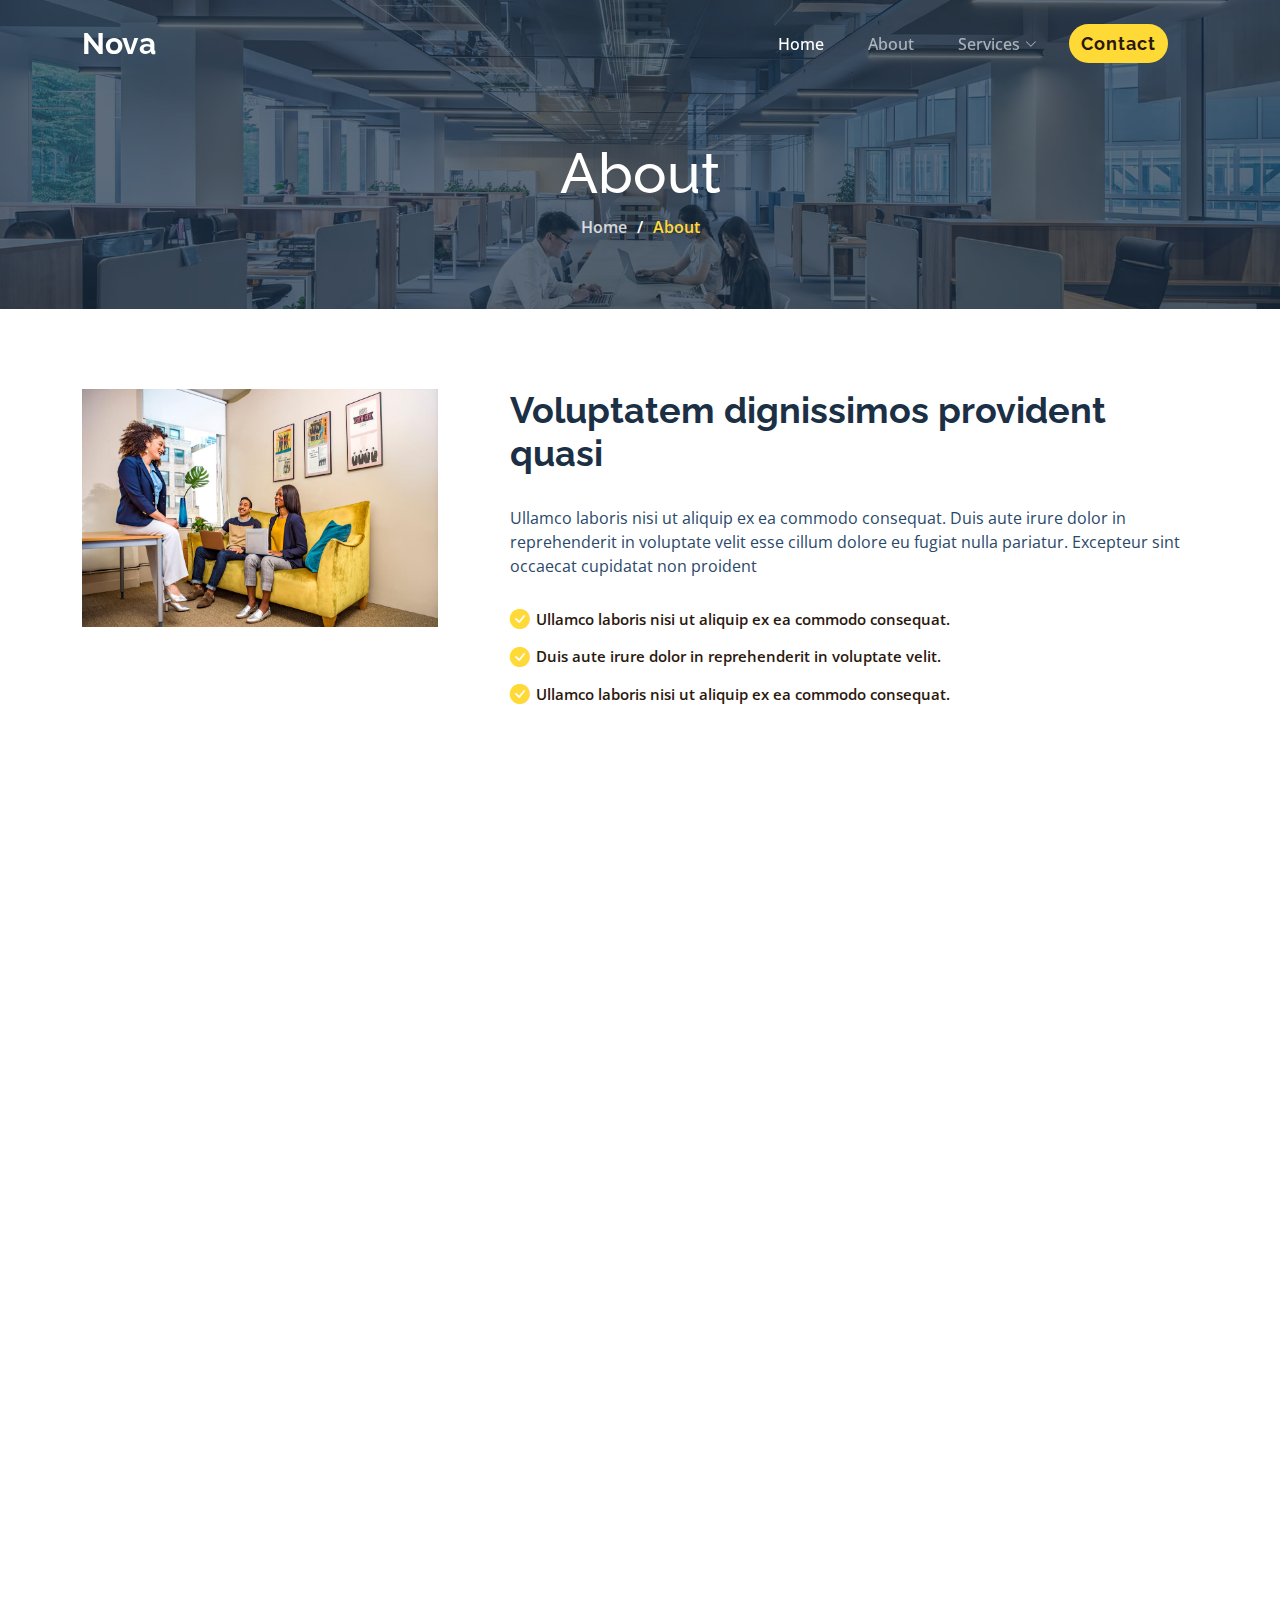
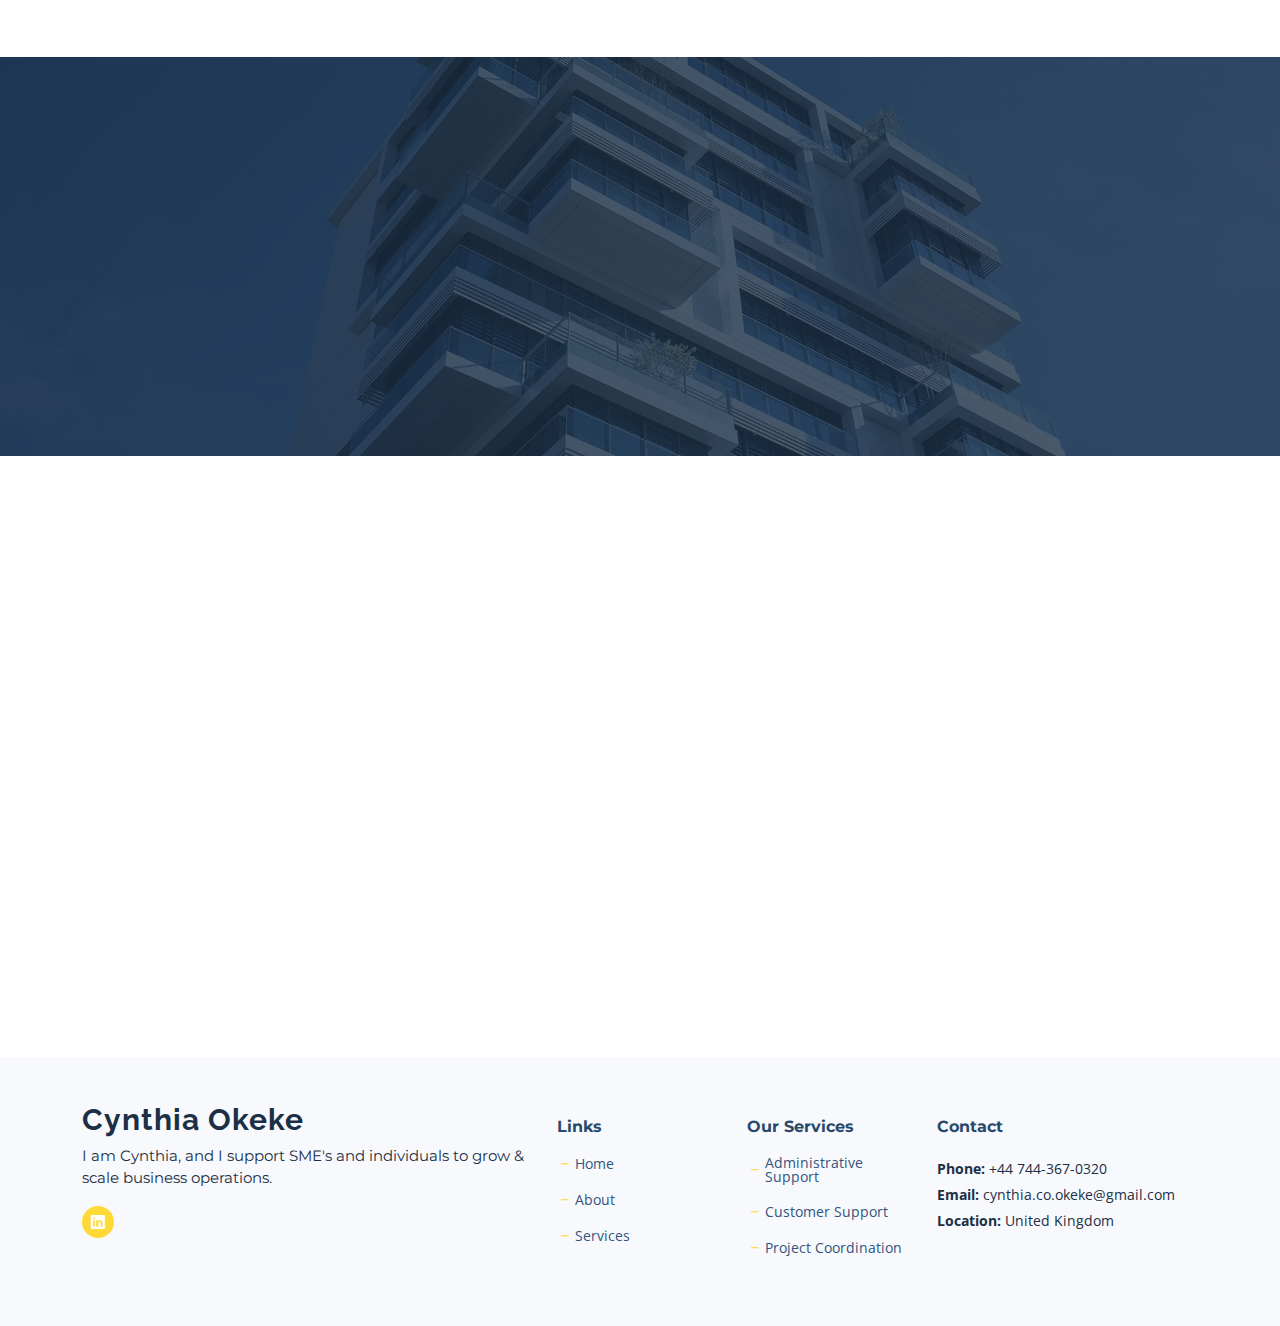
==== website/about.html @ ce85944f "changes to the hero section 1" ====
<!DOCTYPE html>
<html lang="en">
  <head>
    <meta charset="utf-8" />
    <meta content="width=device-width, initial-scale=1.0" name="viewport" />

    <title>Nova Bootstrap Template - About</title>
    <meta content="" name="description" />
    <meta content="" name="keywords" />

    <!-- Favicons -->
    <link href="assets/img/favicon.png" rel="icon" />
    <link href="assets/img/apple-touch-icon.png" rel="apple-touch-icon" />

    <!-- Google Fonts -->
    <link rel="preconnect" href="https://fonts.googleapis.com" />
    <link rel="preconnect" href="https://fonts.gstatic.com" crossorigin />
    <link
      href="https://fonts.googleapis.com/css2?family=Open+Sans:ital,wght@0,300;0,400;0,500;0,600;0,700;1,300;1,400;1,600;1,700&family=Montserrat:ital,wght@0,300;0,400;0,500;0,600;0,700;1,300;1,400;1,500;1,600;1,700&family=Raleway:ital,wght@0,300;0,400;0,500;0,600;0,700;1,300;1,400;1,500;1,600;1,700&display=swap"
      rel="stylesheet"
    />

    <!-- Vendor CSS Files -->
    <link
      href="assets/vendor/bootstrap/css/bootstrap.min.css"
      rel="stylesheet"
    />
    <link
      href="assets/vendor/bootstrap-icons/bootstrap-icons.css"
      rel="stylesheet"
    />
    <link href="assets/vendor/aos/aos.css" rel="stylesheet" />
    <link
      href="assets/vendor/glightbox/css/glightbox.min.css"
      rel="stylesheet"
    />
    <link href="assets/vendor/swiper/swiper-bundle.min.css" rel="stylesheet" />
    <link href="assets/vendor/remixicon/remixicon.css" rel="stylesheet" />

    <!-- Template Main CSS File -->
    <link href="assets/css/main.css" rel="stylesheet" />

    <!-- =======================================================
  * Template Name: Nova
  * Updated: Jul 27 2023 with Bootstrap v5.3.1
  * Template URL: https://bootstrapmade.com/nova-bootstrap-business-template/
  * Author: BootstrapMade.com
  * License: https://bootstrapmade.com/license/
  ======================================================== -->
  </head>

  <body class="page-about">
    <!-- ======= Header ======= -->
    <header id="header" class="header d-flex align-items-center fixed-top">
      <div
        class="container-fluid container-xl d-flex align-items-center justify-content-between"
      >
        <a href="index.html" class="logo d-flex align-items-center">
          <!-- Uncomment the line below if you also wish to use an image logo -->
          <!-- <img src="assets/img/logo.png" alt=""> -->
          <h1 class="d-flex align-items-center">Nova</h1>
        </a>

        <i class="mobile-nav-toggle mobile-nav-show bi bi-list"></i>
        <i class="mobile-nav-toggle mobile-nav-hide d-none bi bi-x"></i>

        <nav id="navbar" class="navbar">
          <ul>
            <li><a href="index.html" class="active">Home</a></li>
            <li><a href="about.html">About</a></li>
            <!-- <li><a href="services.html">Services1</a></li> -->
            <!-- <li><a href="portfolio.html">Portfolio</a></li>
            <li><a href="team.html">Team</a></li>
            <li><a href="blog.html">Blog</a></li> -->
            <li class="dropdown">
              <a href="#"
                ><span>Services</span>
                <i class="bi bi-chevron-down dropdown-indicator"></i
              ></a>
              <ul>
                <li><a href="#">
                  Administrative Support</a>
                </li>
                <li><a href="#">
                  Customer Support</a>
                </li>
                <li><a href="#">
                  Project Coordination</a>
                </li>
              </ul>
            </li>
            <li><a href="contact.html" class="nav-contact">Contact</a></li>
          </ul>
        </nav>
        <!-- .navbar -->
      </div>
    </header>
    <!-- End Header -->

    <main id="main">
      <!-- ======= Breadcrumbs ======= -->
      <div
        class="breadcrumbs d-flex align-items-center"
        style="background-image: url('assets/img/about-header.jpg')"
      >
        <div
          class="container position-relative d-flex flex-column align-items-center"
        >
          <h2>About</h2>
          <ol>
            <li><a href="index.html">Home</a></li>
            <li>About</li>
          </ol>
        </div>
      </div>
      <!-- End Breadcrumbs -->

      <!-- ======= About Section ======= -->
      <section id="about" class="about">
        <div class="container" data-aos="fade-up">
          <div class="row gy-4" data-aos="fade-up">
            <div class="col-lg-4">
              <img src="assets/img/about.jpg" class="img-fluid" alt="" />
            </div>
            <div class="col-lg-8">
              <div class="content ps-lg-5">
                <h3>Voluptatem dignissimos provident quasi</h3>
                <p>
                  Ullamco laboris nisi ut aliquip ex ea commodo consequat. Duis
                  aute irure dolor in reprehenderit in voluptate velit esse
                  cillum dolore eu fugiat nulla pariatur. Excepteur sint
                  occaecat cupidatat non proident
                </p>
                <ul>
                  <li>
                    <i class="bi bi-check-circle-fill"></i> Ullamco laboris nisi
                    ut aliquip ex ea commodo consequat.
                  </li>
                  <li>
                    <i class="bi bi-check-circle-fill"></i> Duis aute irure
                    dolor in reprehenderit in voluptate velit.
                  </li>
                  <li>
                    <i class="bi bi-check-circle-fill"></i> Ullamco laboris nisi
                    ut aliquip ex ea commodo consequat.
                  </li>
                </ul>
              </div>
            </div>
          </div>
        </div>
      </section>
      <!-- End About Section -->

      <!-- ======= Why Choose Us Section ======= -->
      <section id="why-us" class="why-us">
        <div class="container" data-aos="fade-up">
          <div class="section-header">
            <h2>Why Choose Us</h2>
          </div>

          <div class="row g-0" data-aos="fade-up" data-aos-delay="200">
            <div
              class="col-xl-5 img-bg"
              style="background-image: url('assets/img/why-us-bg.jpg')"
            ></div>
            <div class="col-xl-7 slides position-relative">
              <div class="slides-1 swiper">
                <div class="swiper-wrapper">
                  <div class="swiper-slide">
                    <div class="item">
                      <h3 class="mb-3">Let's grow your business together</h3>
                      <h4 class="mb-3">
                        Optio reiciendis accusantium iusto architecto at quia
                        minima maiores quidem, dolorum.
                      </h4>
                      <p>
                        Lorem ipsum dolor sit amet consectetur adipisicing elit.
                        Repellendus, ipsam perferendis asperiores explicabo vel
                        tempore velit totam, natus nesciunt accusantium dicta
                        quod quibusdam ipsum maiores nobis non, eum. Ullam
                        reiciendis dignissimos laborum aut, magni voluptatem
                        velit doloribus quas sapiente optio.
                      </p>
                    </div>
                  </div>
                  <!-- End slide item -->

                  <div class="swiper-slide">
                    <div class="item">
                      <h3 class="mb-3">
                        Unde perspiciatis ut repellat dolorem
                      </h3>
                      <h4 class="mb-3">
                        Amet cumque nam sed voluptas doloribus iusto. Dolorem
                        eos aliquam quis.
                      </h4>
                      <p>
                        Dolorem quia fuga consectetur voluptatem. Earum
                        consequatur nulla maxime necessitatibus cum accusamus.
                        Voluptatem dolorem ut numquam dolorum delectus autem
                        veritatis facilis. Et ea ut repellat ea. Facere est
                        dolores fugiat dolor.
                      </p>
                    </div>
                  </div>
                  <!-- End slide item -->

                  <div class="swiper-slide">
                    <div class="item">
                      <h3 class="mb-3">Aliquid non alias minus</h3>
                      <h4 class="mb-3">
                        Necessitatibus voluptatibus explicabo dolores a vitae
                        voluptatum.
                      </h4>
                      <p>
                        Neque voluptates aut. Soluta aut perspiciatis porro
                        deserunt. Voluptate ut itaque velit. Aut consectetur
                        voluptatem aspernatur sequi sit laborum. Voluptas enim
                        dolorum fugiat aut.
                      </p>
                    </div>
                  </div>
                  <!-- End slide item -->

                  <div class="swiper-slide">
                    <div class="item">
                      <h3 class="mb-3">
                        Necessitatibus suscipit non voluptatem quibusdam
                      </h3>
                      <h4 class="mb-3">
                        Tempora quos est ut quia adipisci ut voluptas. Deleniti
                        laborum soluta nihil est. Eum similique neque autem ut.
                      </h4>
                      <p>
                        Ut rerum et autem vel. Et rerum molestiae aut sit vel
                        incidunt sit at voluptatem. Saepe dolorem et sed
                        voluptate impedit. Ad et qui sint at qui animi animi
                        rerum.
                      </p>
                    </div>
                  </div>
                  <!-- End slide item -->
                </div>
                <div class="swiper-pagination"></div>
              </div>
              <div class="swiper-button-prev"></div>
              <div class="swiper-button-next"></div>
            </div>
          </div>
        </div>
      </section>
      <!-- End Why Choose Us Section -->

      <!-- ======= Call To Action Section ======= -->
      <section id="call-to-action" class="call-to-action">
        <div class="container" data-aos="fade-up">
          <div class="row justify-content-center">
            <div class="col-lg-6 text-center">
              <h3>Ut fugiat aliquam aut non</h3>
              <p>
                I am Cynthia, and I support SME's and individuals to grow & scale business operations.
              </p>
              <a class="cta-btn" href="#">Call To Action</a>
            </div>
          </div>
        </div>
      </section>
      <!-- End Call To Action Section -->

      <!-- ======= Team Section ======= -->
      <section id="team" class="team">
        <div class="container" data-aos="fade-up">
          <div class="section-header">
            <h2>Our Team</h2>
          </div>

          <div class="row gy-4">
            <div
              class="col-lg-3 col-md-6"
              data-aos="fade-up"
              data-aos-delay="100"
            >
              <div class="team-member">
                <div class="member-img">
                  <img
                    src="assets/img/team/team-1.jpg"
                    class="img-fluid"
                    alt=""
                  />
                  <div class="social">
                    <a href=""><i class="bi bi-twitter"></i></a>
                    <a href=""><i class="bi bi-facebook"></i></a>
                    <a href=""><i class="bi bi-instagram"></i></a>
                    <a href=""><i class="bi bi-linkedin"></i></a>
                  </div>
                </div>
                <div class="member-info">
                  <h4>Walter White</h4>
                  <span>Chief Executive Officer</span>
                </div>
              </div>
            </div>
            <!-- End Team Member -->

            <div
              class="col-lg-3 col-md-6"
              data-aos="fade-up"
              data-aos-delay="200"
            >
              <div class="team-member">
                <div class="member-img">
                  <img
                    src="assets/img/team/team-2.jpg"
                    class="img-fluid"
                    alt=""
                  />
                  <div class="social">
                    <a href=""><i class="bi bi-twitter"></i></a>
                    <a href=""><i class="bi bi-facebook"></i></a>
                    <a href=""><i class="bi bi-instagram"></i></a>
                    <a href=""><i class="bi bi-linkedin"></i></a>
                  </div>
                </div>
                <div class="member-info">
                  <h4>Sarah Jhonson</h4>
                  <span>Product Manager</span>
                </div>
              </div>
            </div>
            <!-- End Team Member -->

            <div
              class="col-lg-3 col-md-6"
              data-aos="fade-up"
              data-aos-delay="300"
            >
              <div class="team-member">
                <div class="member-img">
                  <img
                    src="assets/img/team/team-3.jpg"
                    class="img-fluid"
                    alt=""
                  />
                  <div class="social">
                    <a href=""><i class="bi bi-twitter"></i></a>
                    <a href=""><i class="bi bi-facebook"></i></a>
                    <a href=""><i class="bi bi-instagram"></i></a>
                    <a href=""><i class="bi bi-linkedin"></i></a>
                  </div>
                </div>
                <div class="member-info">
                  <h4>William Anderson</h4>
                  <span>CTO</span>
                </div>
              </div>
            </div>
            <!-- End Team Member -->

            <div
              class="col-lg-3 col-md-6"
              data-aos="fade-up"
              data-aos-delay="400"
            >
              <div class="team-member">
                <div class="member-img">
                  <img
                    src="assets/img/team/team-4.jpg"
                    class="img-fluid"
                    alt=""
                  />
                  <div class="social">
                    <a href=""><i class="bi bi-twitter"></i></a>
                    <a href=""><i class="bi bi-facebook"></i></a>
                    <a href=""><i class="bi bi-instagram"></i></a>
                    <a href=""><i class="bi bi-linkedin"></i></a>
                  </div>
                </div>
                <div class="member-info">
                  <h4>Amanda Jepson</h4>
                  <span>Accountant</span>
                </div>
              </div>
            </div>
            <!-- End Team Member -->
          </div>
        </div>
      </section>
      <!-- End Team Section -->
    </main>
    <!-- End #main -->

    <!-- ======= Footer ======= -->
    <footer id="footer" class="footer">
      <div class="footer-content">
        <div class="container">
          <div class="row gy-4">
            <div class="col-lg-5 col-md-12 footer-info">
              <a href="index.html" class="logo d-flex align-items-center">
                <span>Cynthia Okeke</span>
              </a>
              <p> 
                I am Cynthia, and I support SME's and individuals to grow & scale business operations.
              </p>
              <div class="social-links d-flex mt-3">
                <a href="#" class="twitter"><i class="bi bi-linkedin"></i> </a>
              </div>
            </div>

            <div class="col-lg-2 col-6 footer-links">
              <h4>Links</h4>
              <ul>
                <li><i class="bi bi-dash"></i> <a href="#">Home</a></li>
                <li><i class="bi bi-dash"></i> <a href="#">About</a></li>
                <li><i class="bi bi-dash"></i> <a href="#">Services</a></li>
              </ul>
            </div>

            <div class="col-lg-2 col-6 footer-links">
              <h4>Our Services</h4>
              <ul>
                <li><i class="bi bi-dash"></i> <a href="#">Administrative Support</a></li>
                <li>
                  <i class="bi bi-dash"></i> <a href="#">Customer Support</a>
                </li>
                <li>
                  <i class="bi bi-dash"></i> <a href="#">Project Coordination</a>
                </li>
              </ul>
              </ul>
            </div>

            <div
              class="col-lg-3 col-md-12 footer-contact text-center text-md-start"
            >
              <h4>Contact</h4>
              <p>
                <strong>Phone:</strong> +44 744-367-0320<br />
                <strong>Email:</strong> cynthia.co.okeke@gmail.com<br />
                <strong>Location:</strong> United Kingdom <br />
              </p>
            </div>
          </div>
        </div>
      </div>

      <!-- <div class="footer-legal">
        <div class="container">
          <div class="copyright">
            &copy; Copyright <strong><span>Cynthia Okeke</span></strong
            >
          </div>
        </div>
      </div> -->
    </footer>
    <!-- End Footer --><!-- End Footer -->

    <a
      href="#"
      class="scroll-top d-flex align-items-center justify-content-center"
      ><i class="bi bi-arrow-up-short"></i
    ></a>

    <div id="preloader"></div>

    <!-- Vendor JS Files -->
    <script src="assets/vendor/bootstrap/js/bootstrap.bundle.min.js"></script>
    <script src="assets/vendor/aos/aos.js"></script>
    <script src="assets/vendor/glightbox/js/glightbox.min.js"></script>
    <script src="assets/vendor/swiper/swiper-bundle.min.js"></script>
    <script src="assets/vendor/isotope-layout/isotope.pkgd.min.js"></script>
    <script src="assets/vendor/php-email-form/validate.js"></script>

    <!-- Template Main JS File -->
    <script src="assets/js/main.js"></script>
  </body>
</html>
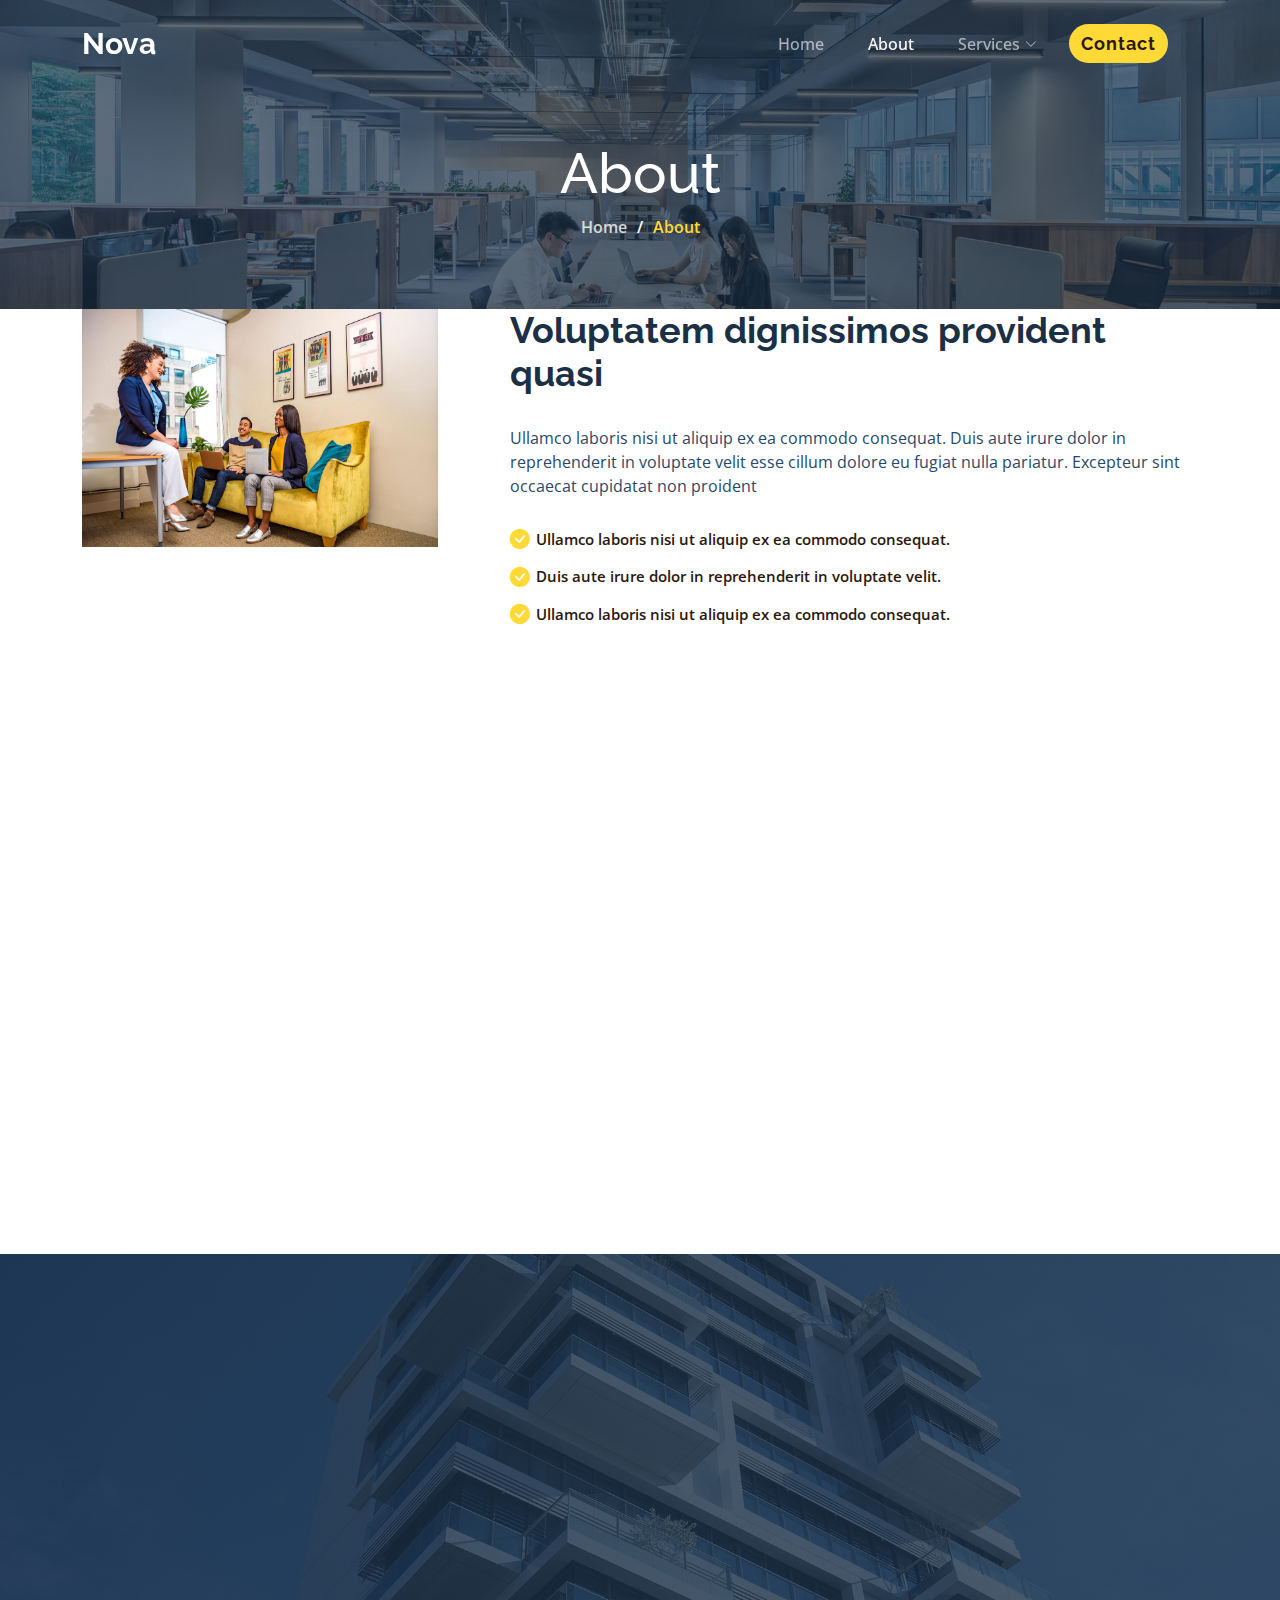
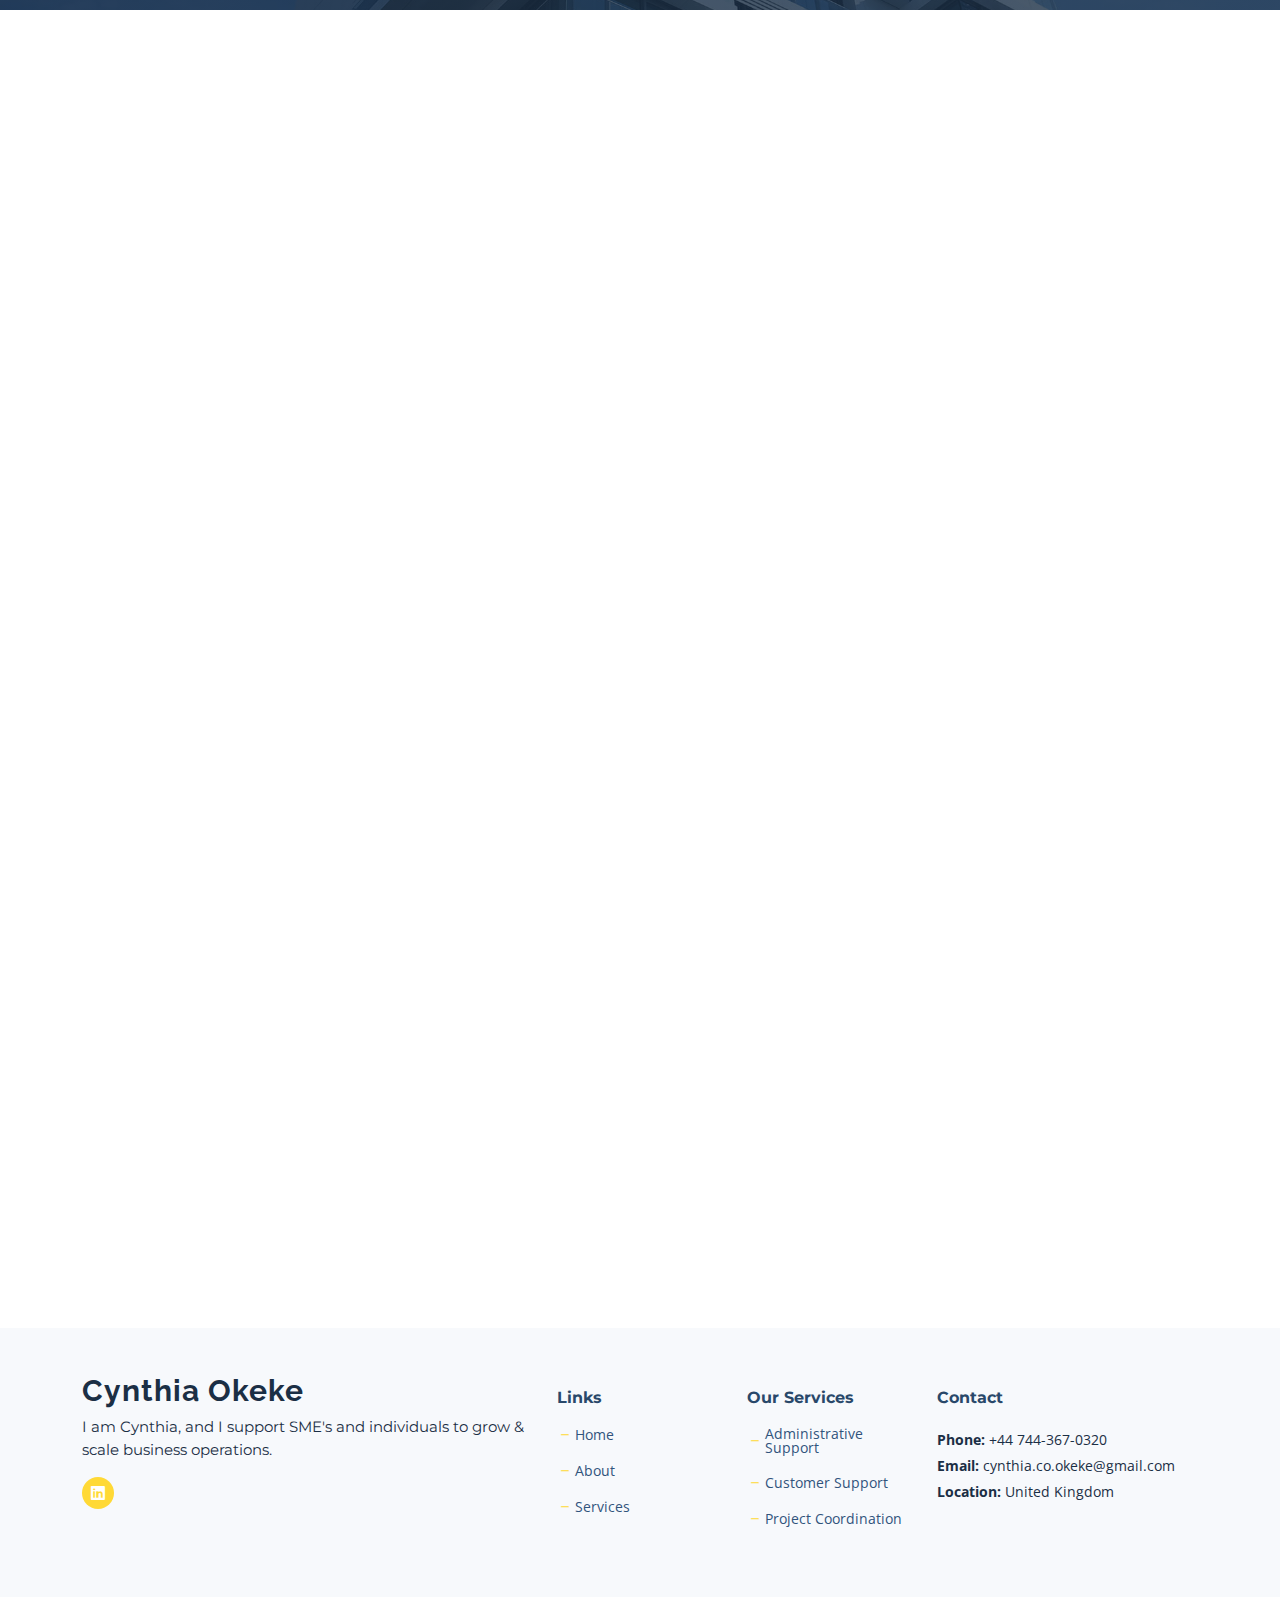
==== commit aadc4f7c: "updated home, services, contact 28/7/2023" ====
--- a/website/about.html
+++ b/website/about.html
@@ -66,8 +66,8 @@
 
         <nav id="navbar" class="navbar">
           <ul>
-            <li><a href="index.html" class="active">Home</a></li>
-            <li><a href="about.html">About</a></li>
+            <li><a href="index.html">Home</a></li>
+            <li><a href="about.html" class="active">About</a></li>
             <!-- <li><a href="services.html">Services1</a></li> -->
             <!-- <li><a href="portfolio.html">Portfolio</a></li>
             <li><a href="team.html">Team</a></li>
@@ -275,7 +275,7 @@
             <h2>Our Team</h2>
           </div>
 
-          <div class="row gy-4">
+          <!-- <div class="row gy-4">
             <div
               class="col-lg-3 col-md-6"
               data-aos="fade-up"
@@ -301,7 +301,7 @@
                 </div>
               </div>
             </div>
-            <!-- End Team Member -->
+            End Team Member -->
 
             <div
               class="col-lg-3 col-md-6"
--- a/website/assets/css/main.css
+++ b/website/assets/css/main.css
@@ -61,6 +61,18 @@
   font-family: var(--font-primary);
 }
 
+/* .about-cta {
+  font-family: var(--font-secondary);
+  font-weight: 700;
+  font-size: 16px;
+  letter-spacing: 1px;
+  display: inline-block;
+  padding: 6px 12px;
+  border-radius: 50px;
+  transition: 0.5s;
+  color: rgba(var(--color-default-rgb), 0.4);
+  background: var(--color-primary);
+} */
 /*--------------------------------------------------------------
 # Sections & Section Header
 --------------------------------------------------------------*/
@@ -369,6 +381,7 @@
     left: 100%;
     visibility: visible;
   }
+
   ul .nav-contact {
     font-family: var(--font-secondary);
     font-weight: 700;
@@ -386,8 +399,8 @@
   .navbar .nav-contact:hover {
     background: #ffe886;
     color: var(--color-secondary);
-}
-
+  }
+}
 @media (min-width: 1280px) and (max-width: 1366px) {
   .navbar .dropdown .dropdown ul {
     left: -90%;
@@ -523,6 +536,17 @@
   z-index: 3;
 }
 
+.overlay {
+  position: absolute;
+  top: 0;
+  left: 0;
+  width: 100%;
+  height: 100%;
+  background-color: rgb(255, 217, 54, 0.5);
+  /* backdrop-filter: blur(3px); */
+  /* z-index: 0; */
+}
+
 @media (min-width: 1034px) {
   .hero:after {
     position: absolute;
@@ -632,84 +656,102 @@
 }
 
 /*--------------------------------------------------------------
-# Why Choose Us Section
---------------------------------------------------------------*/
-.why-us {
+# About Section
+--------------------------------------------------------------*/
+.about {
   padding-bottom: 0;
 }
 
-.why-us .img-bg {
+.about-cta {
+  font-family: var(--font-secondary);
+  font-weight: 700;
+  font-size: 16px;
+  letter-spacing: 1px;
+  display: inline-block;
+  padding: 6px 12px;
+  border-radius: 50px;
+  transition: 0.5s;
+  color: rgba(var(--color-default-rgb), 0.4);
+  background: var(--color-primary);
+}
+
+.about-cta:hover {
+  background: #ffe886;
+  color: rgba(var(--color-default-rgb), 0.4);
+}
+
+.about .img-bg {
   min-height: 500px;
   background-size: cover;
 }
 
-.why-us .slides {
+.about .slides {
   background-color: #f7f9fc;
 }
 
-.why-us h3 {
+.about h3 {
   font-size: 24px;
   font-weight: 700;
   color: var(--color-secondary);
 }
 
-.why-us h4 {
+.about h4 {
   font-size: 18px;
   font-weight: 400;
   color: #29486a;
   font-family: var(--font-secondary);
 }
 
-.why-us .swiper {
+.about .swiper {
   margin: 140px 140px 120px 140px;
   overflow: hidden;
 }
 
-.why-us .swiper-button-prev:after,
-.why-us .swiper-button-next:after {
+.about .swiper-button-prev:after,
+.about .swiper-button-next:after {
   font-size: 24px;
   color: var(--color-secondary);
 }
 
-.why-us .swiper-button-prev {
+.about .swiper-button-prev {
   left: 80px;
 }
 
-.why-us .swiper-button-next {
+.about .swiper-button-next {
   right: 80px;
 }
 
-.why-us .swiper-pagination {
+.about .swiper-pagination {
   margin-top: 30px;
   position: relative;
 }
 
-.why-us .swiper-pagination .swiper-pagination-bullet {
+.about .swiper-pagination .swiper-pagination-bullet {
   background-color: var(--color-secondary);
 }
 
-.why-us .swiper-pagination .swiper-pagination-bullet-active {
+.about .swiper-pagination .swiper-pagination-bullet-active {
   background-color: var(--color-primary);
 }
 
 @media (max-width: 1200px) {
-  .why-us .swiper {
+  .about .swiper {
     margin: 60px 60px 40px 60px;
   }
 
-  .why-us .swiper-button-prev,
-  .why-us .swiper-button-next {
+  .about .swiper-button-prev,
+  .about .swiper-button-next {
     display: none;
   }
 }
 
 @media (max-width: 575px) {
-  .why-us .swiper {
+  .about .swiper {
     margin: 40px 40px 20px 40px;
   }
 }
 
-.page-about .why-us {
+.page-about .about {
   padding: 0 0 80px 0;
 }
 
@@ -809,22 +851,22 @@
   margin-bottom: 25px;
 }
 
-.call-to-action .cta-btn {
-  font-family: var(--font-default);
-  font-weight: 500;
-  font-size: 16px;
+/* .call-to-action .cta-btn { */
+.call-to-action .btn-get-intouch {
+  font-family: var(--font-secondary);
+  font-weight: 700;
+  font-size: 18px;
   letter-spacing: 1px;
   display: inline-block;
-  padding: 12px 40px;
+  padding: 6px 12px;
   border-radius: 50px;
   transition: 0.5s;
-  margin: 10px;
-  color: #fff;
-  background: #2aa5df;
-}
-
-.call-to-action .cta-btn:hover {
+  color: rgba(var(--color-default-rgb), 0.4);
   background: var(--color-primary);
+}
+
+.call-to-action .btn-get-intouch:hover {
+  background: #ffe886;
 }
 
 /*--------------------------------------------------------------
@@ -1083,6 +1125,7 @@
 
 .services-cards .card-item .card-bg {
   min-height: 300px;
+
   background-size: cover;
   background-repeat: no-repeat;
 }
@@ -1108,7 +1151,7 @@
 --------------------------------------------------------------*/
 .testimonials .testimonial-item {
   box-sizing: content-box;
-  padding: 30px;
+  padding: 0 30px;
   margin: 40px 30px;
   box-shadow: 0px 0 20px rgba(27, 47, 69, 0.1);
   background: #fff;
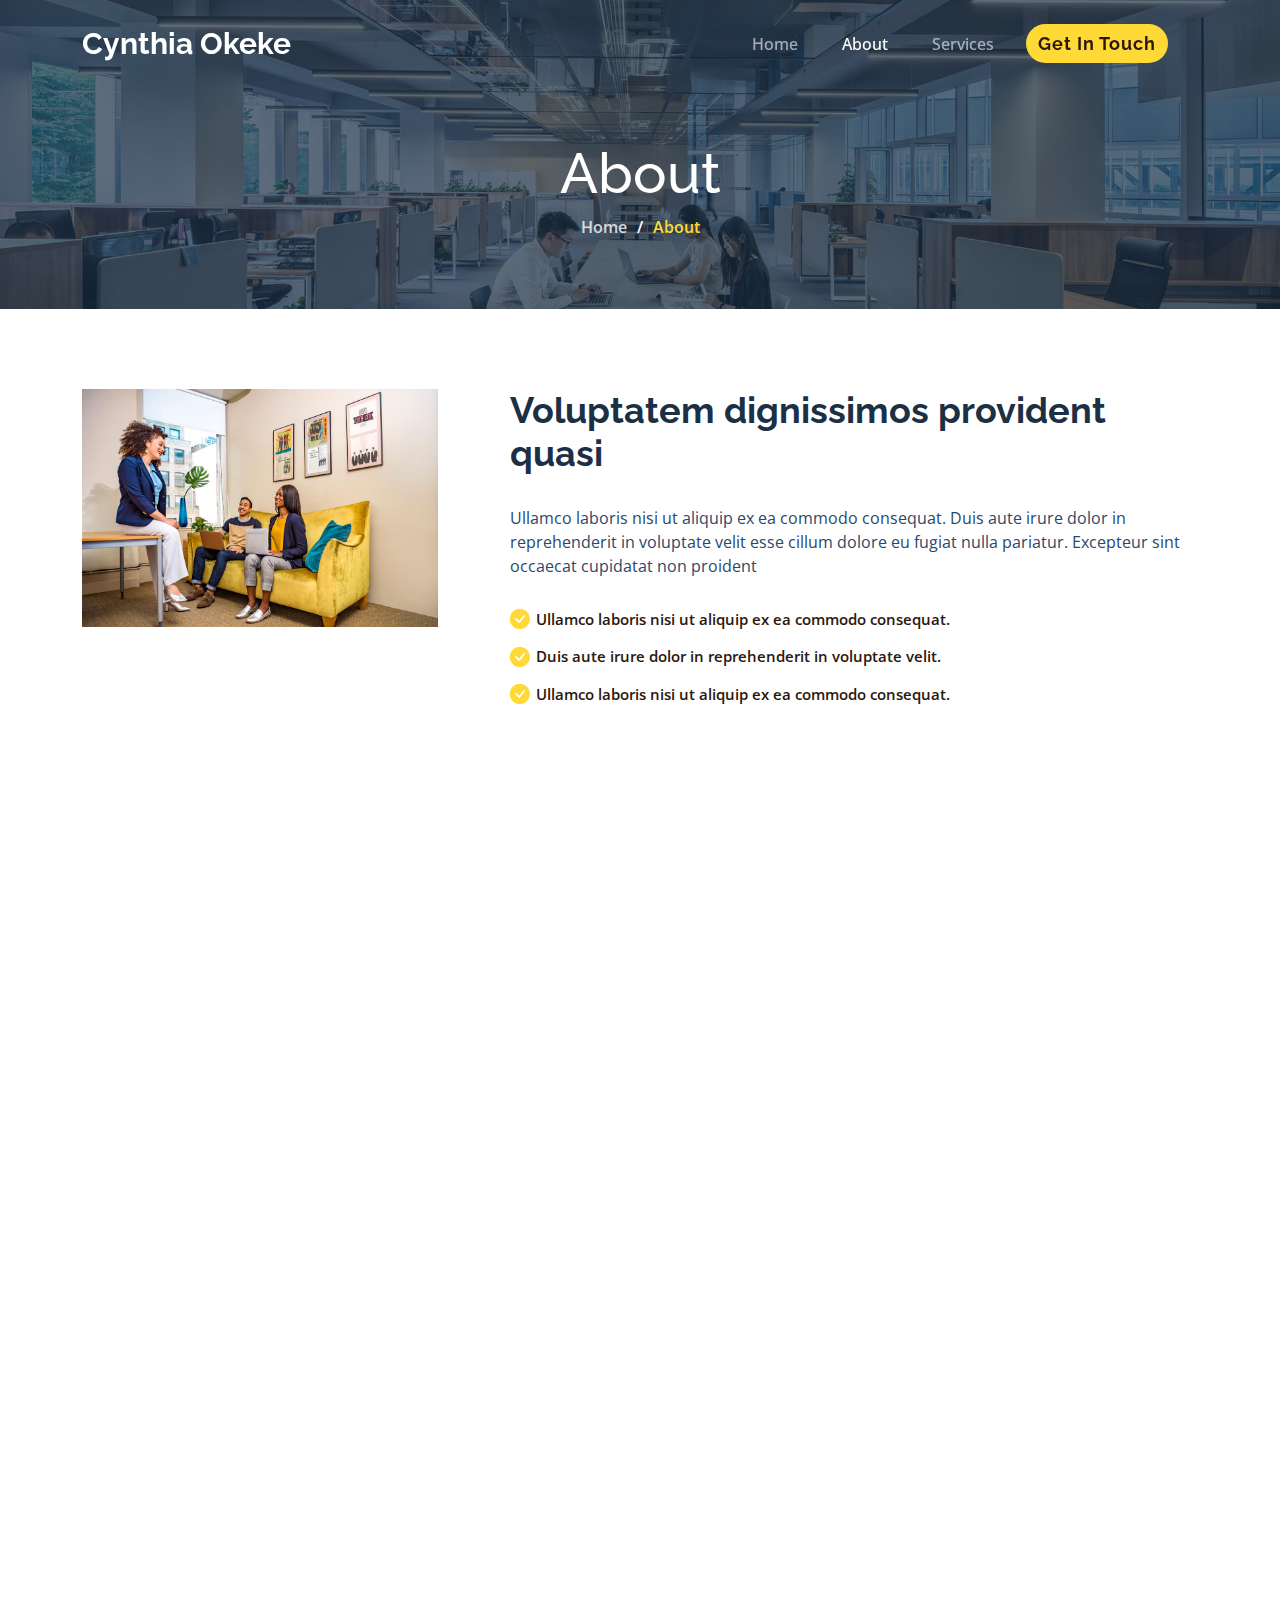
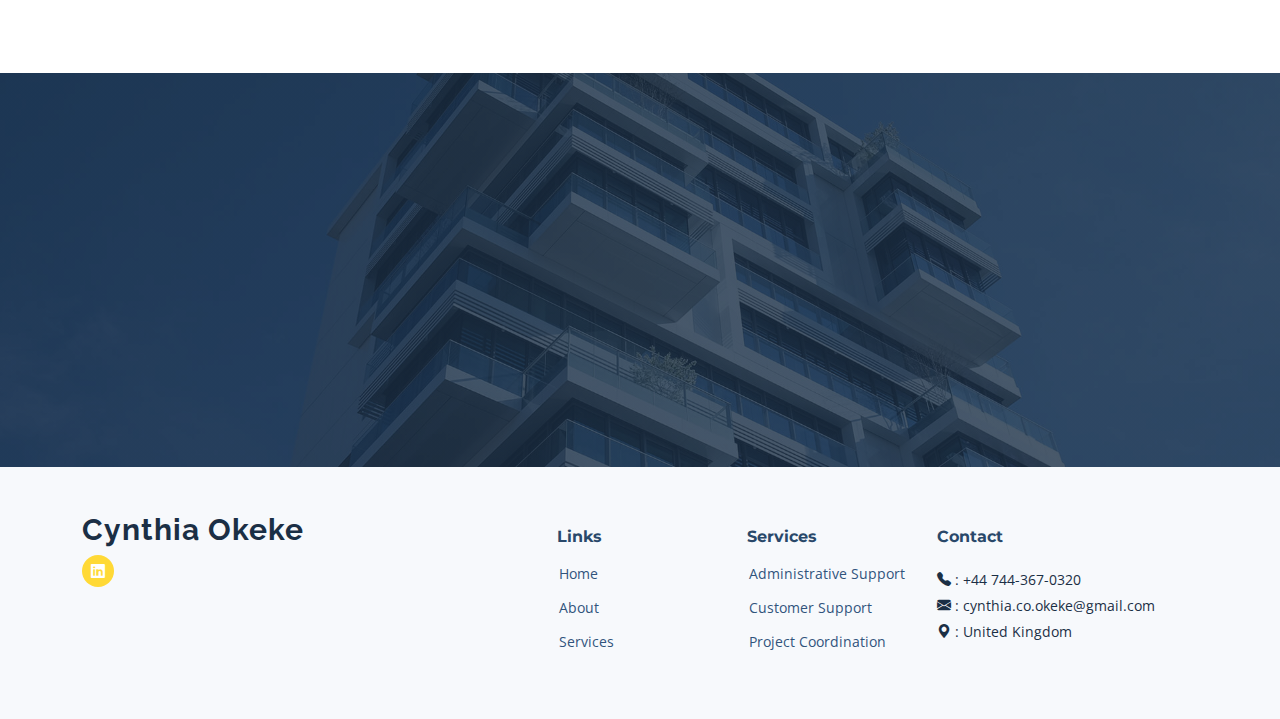
==== commit 17e11e32: "updated about page 29/07/2023" ====
--- a/website/about.html
+++ b/website/about.html
@@ -58,7 +58,7 @@
         <a href="index.html" class="logo d-flex align-items-center">
           <!-- Uncomment the line below if you also wish to use an image logo -->
           <!-- <img src="assets/img/logo.png" alt=""> -->
-          <h1 class="d-flex align-items-center">Nova</h1>
+          <h1 class="d-flex align-items-center">Cynthia Okeke</h1>
         </a>
 
         <i class="mobile-nav-toggle mobile-nav-show bi bi-list"></i>
@@ -66,13 +66,13 @@
 
         <nav id="navbar" class="navbar">
           <ul>
-            <li><a href="index.html">Home</a></li>
+            <li><a href="index.html" >Home</a></li>
             <li><a href="about.html" class="active">About</a></li>
-            <!-- <li><a href="services.html">Services1</a></li> -->
+            <li><a href="services.html">Services</a></li>
             <!-- <li><a href="portfolio.html">Portfolio</a></li>
             <li><a href="team.html">Team</a></li>
             <li><a href="blog.html">Blog</a></li> -->
-            <li class="dropdown">
+            <!-- <li class="dropdown">
               <a href="#"
                 ><span>Services</span>
                 <i class="bi bi-chevron-down dropdown-indicator"></i
@@ -88,8 +88,8 @@
                   Project Coordination</a>
                 </li>
               </ul>
-            </li>
-            <li><a href="contact.html" class="nav-contact">Contact</a></li>
+            </li> -->
+            <li><a href="contact.html" class="nav-contact">Get In Touch</a></li>
           </ul>
         </nav>
         <!-- .navbar -->
@@ -153,8 +153,8 @@
       <!-- End About Section -->
 
       <!-- ======= Why Choose Us Section ======= -->
-      <section id="why-us" class="why-us">
-        <div class="container" data-aos="fade-up">
+      <section id="about" class="about">
+        <div class="container mb-5 pb-5" data-aos="fade-up">
           <div class="section-header">
             <h2>Why Choose Us</h2>
           </div>
@@ -259,21 +259,24 @@
             <div class="col-lg-6 text-center">
               <h3>Ut fugiat aliquam aut non</h3>
               <p>
-                I am Cynthia, and I support SME's and individuals to grow & scale business operations.
+                Duis aute irure dolor in reprehenderit in voluptate velit esse
+                cillum dolore eu fugiat nulla pariatur. Excepteur sint occaecat
+                cupidatat non proident.
               </p>
-              <a class="cta-btn" href="#">Call To Action</a>
+              <a class="btn-get-intouch" href="#">Book a Session</a>
             </div>
           </div>
         </div>
       </section>
       <!-- End Call To Action Section -->
 
+
       <!-- ======= Team Section ======= -->
-      <section id="team" class="team">
+      <!-- <section id="team" class="team">
         <div class="container" data-aos="fade-up">
           <div class="section-header">
             <h2>Our Team</h2>
-          </div>
+          </div> -->
 
           <!-- <div class="row gy-4">
             <div
@@ -303,7 +306,7 @@
             </div>
             End Team Member -->
 
-            <div
+            <!-- <div
               class="col-lg-3 col-md-6"
               data-aos="fade-up"
               data-aos-delay="200"
@@ -327,10 +330,10 @@
                   <span>Product Manager</span>
                 </div>
               </div>
-            </div>
+            </div> -->
             <!-- End Team Member -->
 
-            <div
+            <!-- <div
               class="col-lg-3 col-md-6"
               data-aos="fade-up"
               data-aos-delay="300"
@@ -354,10 +357,10 @@
                   <span>CTO</span>
                 </div>
               </div>
-            </div>
+            </div> -->
             <!-- End Team Member -->
 
-            <div
+            <!-- <div
               class="col-lg-3 col-md-6"
               data-aos="fade-up"
               data-aos-delay="400"
@@ -381,13 +384,13 @@
                   <span>Accountant</span>
                 </div>
               </div>
-            </div>
+            </div> -->
             <!-- End Team Member -->
-          </div>
-        </div>
-      </section>
+          <!-- </div>
+        </div>
+      </section> -->
       <!-- End Team Section -->
-    </main>
+    <!-- </main> -->
     <!-- End #main -->
 
     <!-- ======= Footer ======= -->
@@ -399,9 +402,9 @@
               <a href="index.html" class="logo d-flex align-items-center">
                 <span>Cynthia Okeke</span>
               </a>
-              <p> 
+              <!-- <p>
                 I am Cynthia, and I support SME's and individuals to grow & scale business operations.
-              </p>
+              </p> -->
               <div class="social-links d-flex mt-3">
                 <a href="#" class="twitter"><i class="bi bi-linkedin"></i> </a>
               </div>
@@ -410,21 +413,21 @@
             <div class="col-lg-2 col-6 footer-links">
               <h4>Links</h4>
               <ul>
-                <li><i class="bi bi-dash"></i> <a href="#">Home</a></li>
-                <li><i class="bi bi-dash"></i> <a href="#">About</a></li>
-                <li><i class="bi bi-dash"></i> <a href="#">Services</a></li>
+                <li><i ></i> <a href="#">Home</a></li>
+                <li><i ></i> <a href="#">About</a></li>
+                <li><i ></i> <a href="#">Services</a></li>
               </ul>
             </div>
 
             <div class="col-lg-2 col-6 footer-links">
-              <h4>Our Services</h4>
+              <h4>Services</h4>
               <ul>
-                <li><i class="bi bi-dash"></i> <a href="#">Administrative Support</a></li>
+                <li><i ></i> <a href="#">Administrative Support</a></li>
                 <li>
-                  <i class="bi bi-dash"></i> <a href="#">Customer Support</a>
+                  <i ></i> <a href="#">Customer Support</a>
                 </li>
                 <li>
-                  <i class="bi bi-dash"></i> <a href="#">Project Coordination</a>
+                  <i></i> <a href="#">Project Coordination</a>
                 </li>
               </ul>
               </ul>
@@ -435,9 +438,9 @@
             >
               <h4>Contact</h4>
               <p>
-                <strong>Phone:</strong> +44 744-367-0320<br />
-                <strong>Email:</strong> cynthia.co.okeke@gmail.com<br />
-                <strong>Location:</strong> United Kingdom <br />
+                <strong><i class="bi bi-telephone-fill"></i></strong> : +44 744-367-0320<br />
+                <strong><i class="bi bi-envelope-fill"></i></strong> : cynthia.co.okeke@gmail.com<br />
+                <strong><i class="bi bi-geo-alt-fill"></i></strong> : United Kingdom <br />
               </p>
             </div>
           </div>
@@ -451,8 +454,8 @@
             >
           </div>
         </div>
-      </div> -->
-    </footer>
+      </div>
+    </footer> -->
     <!-- End Footer --><!-- End Footer -->
 
     <a
--- a/website/assets/css/main.css
+++ b/website/assets/css/main.css
@@ -751,9 +751,9 @@
   }
 }
 
-.page-about .about {
+/* .page-about .about {
   padding: 0 0 80px 0;
-}
+} */
 
 /*--------------------------------------------------------------
 # About Section
@@ -821,6 +821,25 @@
 .services-list .service-item .description {
   line-height: 24px;
   font-size: 14px;
+}
+
+.services-cta {
+  font-family: var(--font-secondary);
+  font-weight: 700;
+  font-size: 16px;
+  letter-spacing: 1px;
+  display: inline-block;
+  padding: 6px 12px;
+  margin-top: 30px;
+  border-radius: 50px;
+  transition: 0.5s;
+  color: rgba(var(--color-default-rgb), 0.4);
+  background: var(--color-primary);
+}
+
+.services-cta:hover {
+  background: #ffe886;
+  color: rgba(var(--color-default-rgb), 0.4);
 }
 
 /*--------------------------------------------------------------
@@ -1407,6 +1426,7 @@
 /*--------------------------------------------------------------
 # Contact Section
 --------------------------------------------------------------*/
+
 .contact {
   background: url("../img/contact-bg.png") left top no-repeat;
   background-size: contain;
@@ -1436,7 +1456,7 @@
 .contact .info-item i {
   font-size: 20px;
   background: var(--color-primary);
-  color: #fff;
+  color: rgba(var(--color-default-rgb), 0.4);
   width: 44px;
   height: 44px;
   display: flex;
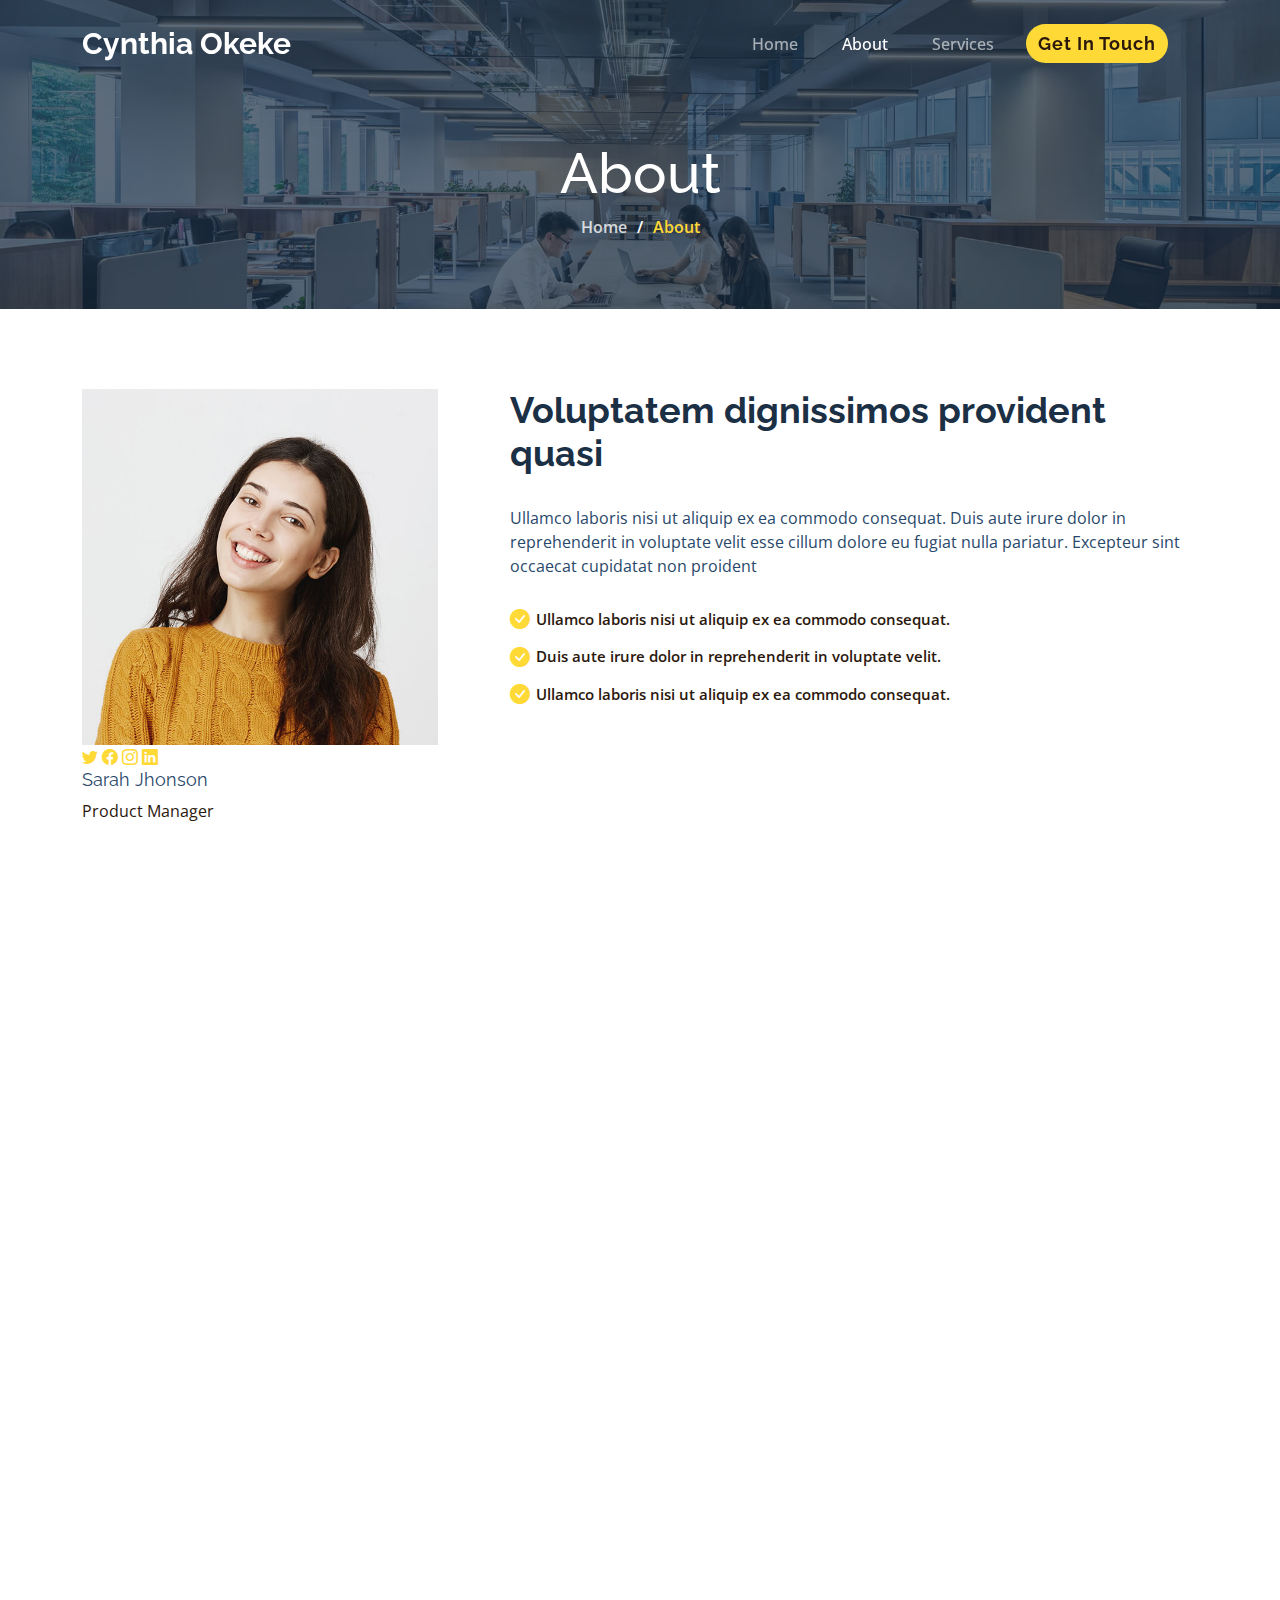
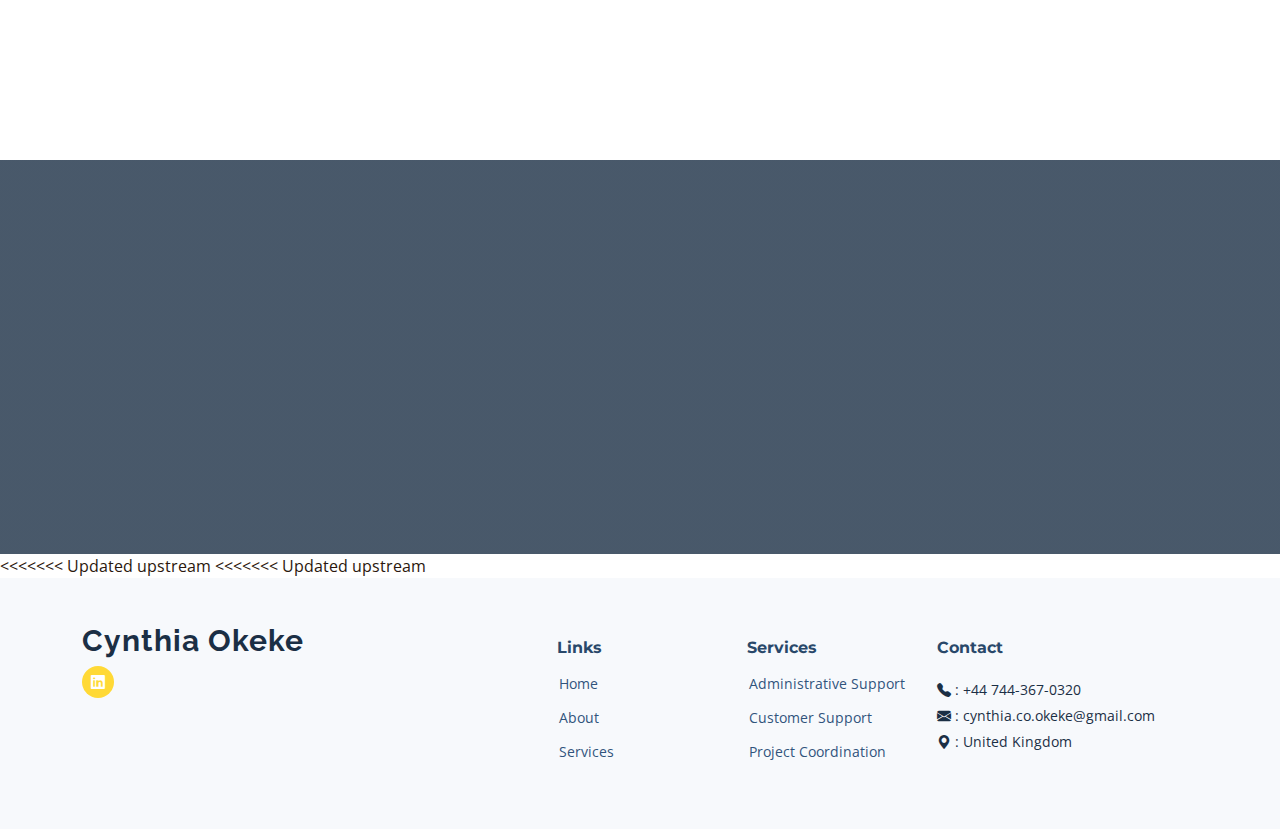
==== commit c510b68f: "commited error message" ====
--- a/website/about.html
+++ b/website/about.html
@@ -120,7 +120,21 @@
         <div class="container" data-aos="fade-up">
           <div class="row gy-4" data-aos="fade-up">
             <div class="col-lg-4">
-              <img src="assets/img/about.jpg" class="img-fluid" alt="" />
+              <div class="team-member">
+                <div class="member-img">
+                  <img src="assets/img/team/team-2.jpg" class="img-fluid" alt="">
+                  <div class="social">
+                    <a href=""><i class="bi bi-twitter"></i></a>
+                    <a href=""><i class="bi bi-facebook"></i></a>
+                    <a href=""><i class="bi bi-instagram"></i></a>
+                    <a href=""><i class="bi bi-linkedin"></i></a>
+                  </div>
+                </div>
+                <div class="member-info">
+                  <h4>Sarah Jhonson</h4>
+                  <span>Product Manager</span>
+                </div>
+              </div>
             </div>
             <div class="col-lg-8">
               <div class="content ps-lg-5">
@@ -278,6 +292,7 @@
             <h2>Our Team</h2>
           </div> -->
 
+<<<<<<< Updated upstream
           <!-- <div class="row gy-4">
             <div
               class="col-lg-3 col-md-6"
@@ -307,6 +322,9 @@
             End Team Member -->
 
             <!-- <div
+=======
+            <div
+>>>>>>> Stashed changes
               class="col-lg-3 col-md-6"
               data-aos="fade-up"
               data-aos-delay="200"
@@ -332,6 +350,7 @@
               </div>
             </div> -->
             <!-- End Team Member -->
+<<<<<<< Updated upstream
 
             <!-- <div
               class="col-lg-3 col-md-6"
@@ -387,6 +406,8 @@
             </div> -->
             <!-- End Team Member -->
           <!-- </div>
+=======
+>>>>>>> Stashed changes
         </div>
       </section> -->
       <!-- End Team Section -->
--- a/website/assets/css/main.css
+++ b/website/assets/css/main.css
@@ -847,7 +847,7 @@
 --------------------------------------------------------------*/
 .call-to-action {
   background: linear-gradient(rgba(27, 47, 69, 0.8), rgba(27, 47, 69, 0.8)),
-    url("../img/cta-bg.jpg") center center;
+    url("../img/cta1-bg.jpg") center center;
   background-size: cover;
   padding: 100px 0;
 }
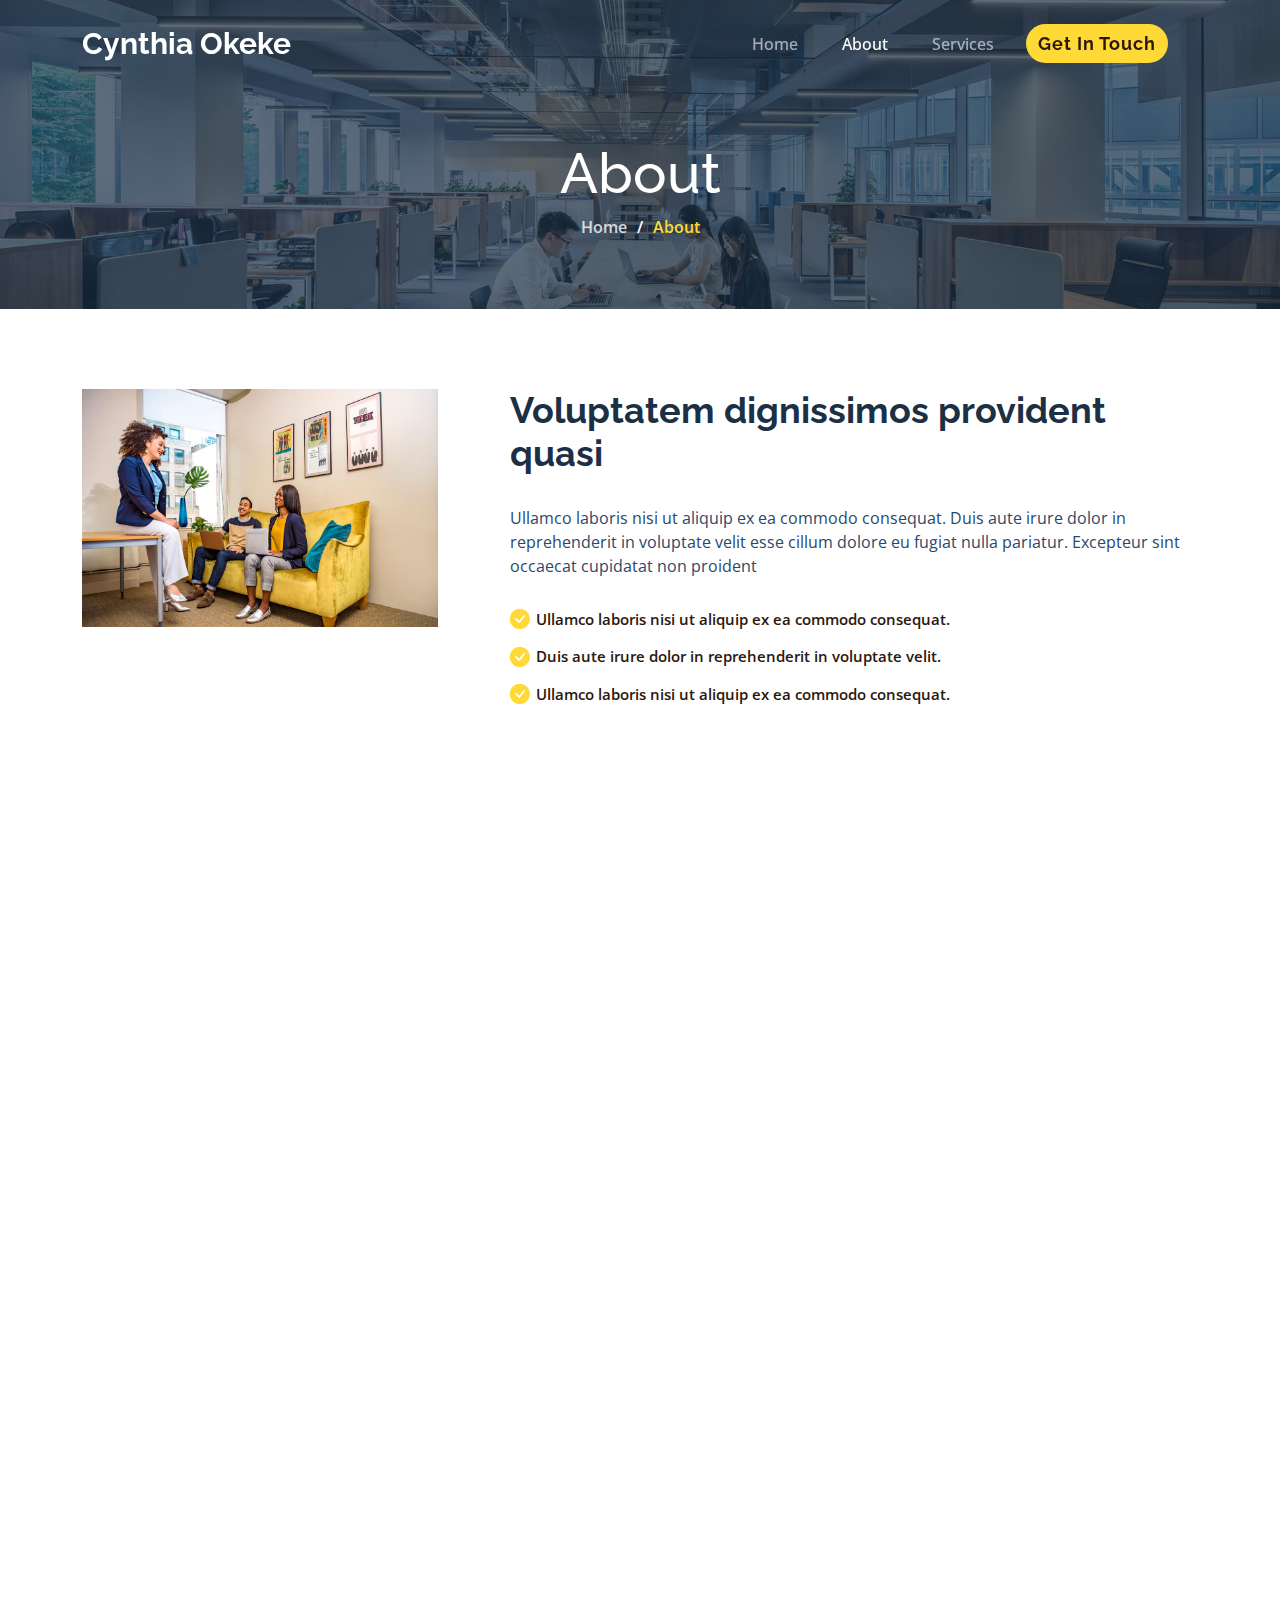
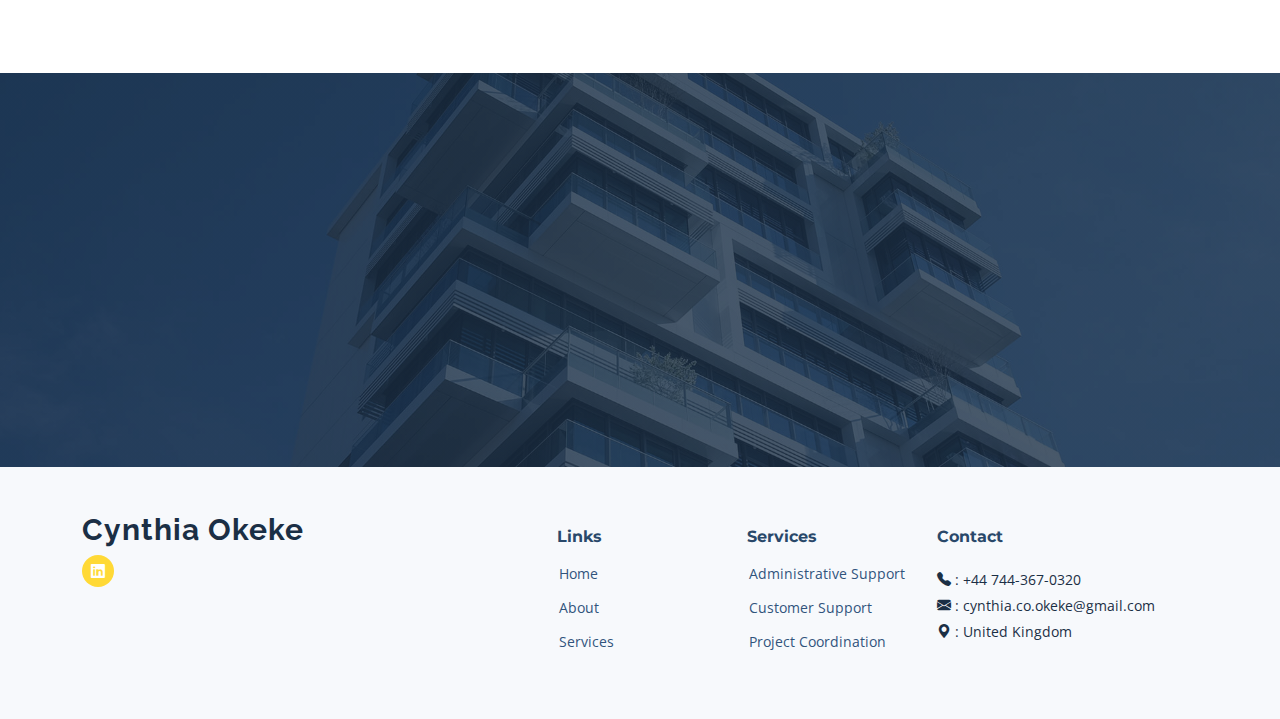
==== commit 35200da2: "Merge pull request #1 from paschalogu/development" ====
--- a/website/about.html
+++ b/website/about.html
@@ -120,21 +120,7 @@
         <div class="container" data-aos="fade-up">
           <div class="row gy-4" data-aos="fade-up">
             <div class="col-lg-4">
-              <div class="team-member">
-                <div class="member-img">
-                  <img src="assets/img/team/team-2.jpg" class="img-fluid" alt="">
-                  <div class="social">
-                    <a href=""><i class="bi bi-twitter"></i></a>
-                    <a href=""><i class="bi bi-facebook"></i></a>
-                    <a href=""><i class="bi bi-instagram"></i></a>
-                    <a href=""><i class="bi bi-linkedin"></i></a>
-                  </div>
-                </div>
-                <div class="member-info">
-                  <h4>Sarah Jhonson</h4>
-                  <span>Product Manager</span>
-                </div>
-              </div>
+              <img src="assets/img/about.jpg" class="img-fluid" alt="" />
             </div>
             <div class="col-lg-8">
               <div class="content ps-lg-5">
@@ -292,7 +278,6 @@
             <h2>Our Team</h2>
           </div> -->
 
-<<<<<<< Updated upstream
           <!-- <div class="row gy-4">
             <div
               class="col-lg-3 col-md-6"
@@ -322,9 +307,6 @@
             End Team Member -->
 
             <!-- <div
-=======
-            <div
->>>>>>> Stashed changes
               class="col-lg-3 col-md-6"
               data-aos="fade-up"
               data-aos-delay="200"
@@ -350,7 +332,6 @@
               </div>
             </div> -->
             <!-- End Team Member -->
-<<<<<<< Updated upstream
 
             <!-- <div
               class="col-lg-3 col-md-6"
@@ -406,8 +387,6 @@
             </div> -->
             <!-- End Team Member -->
           <!-- </div>
-=======
->>>>>>> Stashed changes
         </div>
       </section> -->
       <!-- End Team Section -->
--- a/website/assets/css/main.css
+++ b/website/assets/css/main.css
@@ -847,7 +847,7 @@
 --------------------------------------------------------------*/
 .call-to-action {
   background: linear-gradient(rgba(27, 47, 69, 0.8), rgba(27, 47, 69, 0.8)),
-    url("../img/cta1-bg.jpg") center center;
+    url("../img/cta-bg.jpg") center center;
   background-size: cover;
   padding: 100px 0;
 }
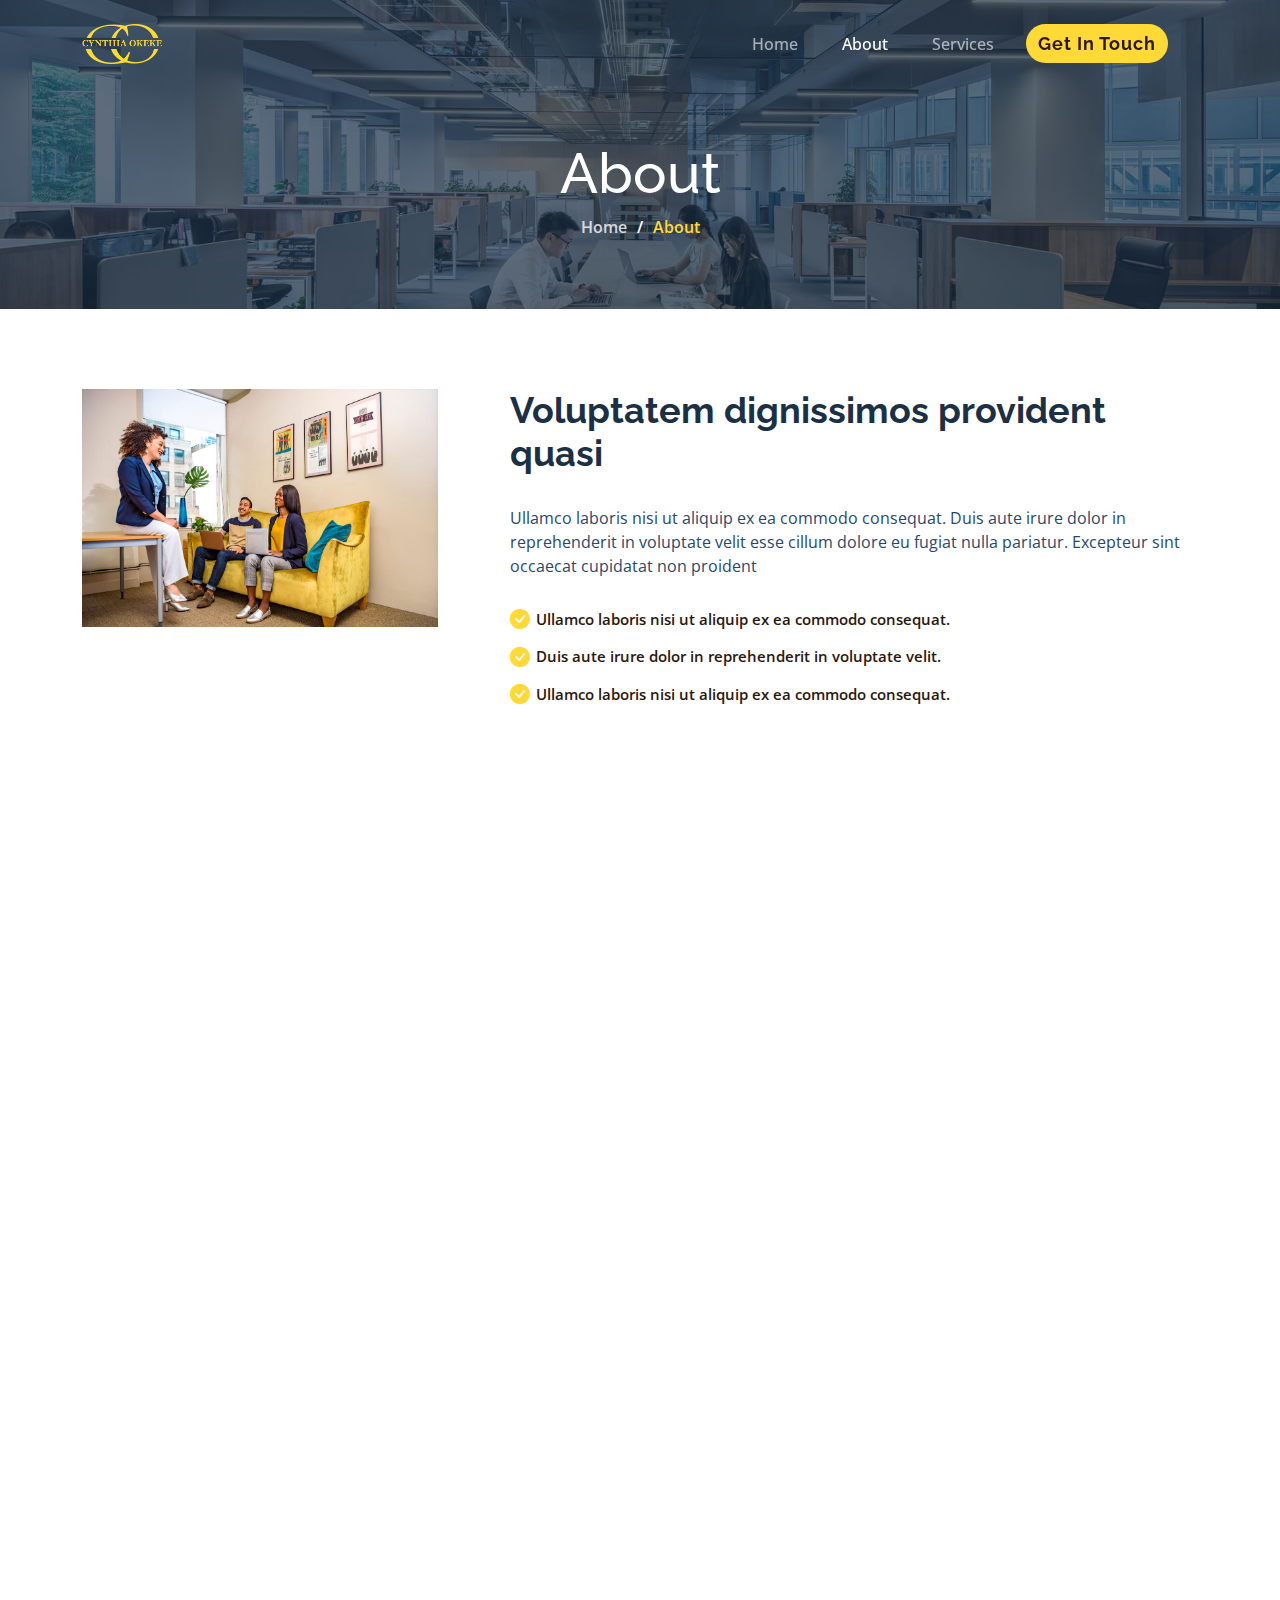
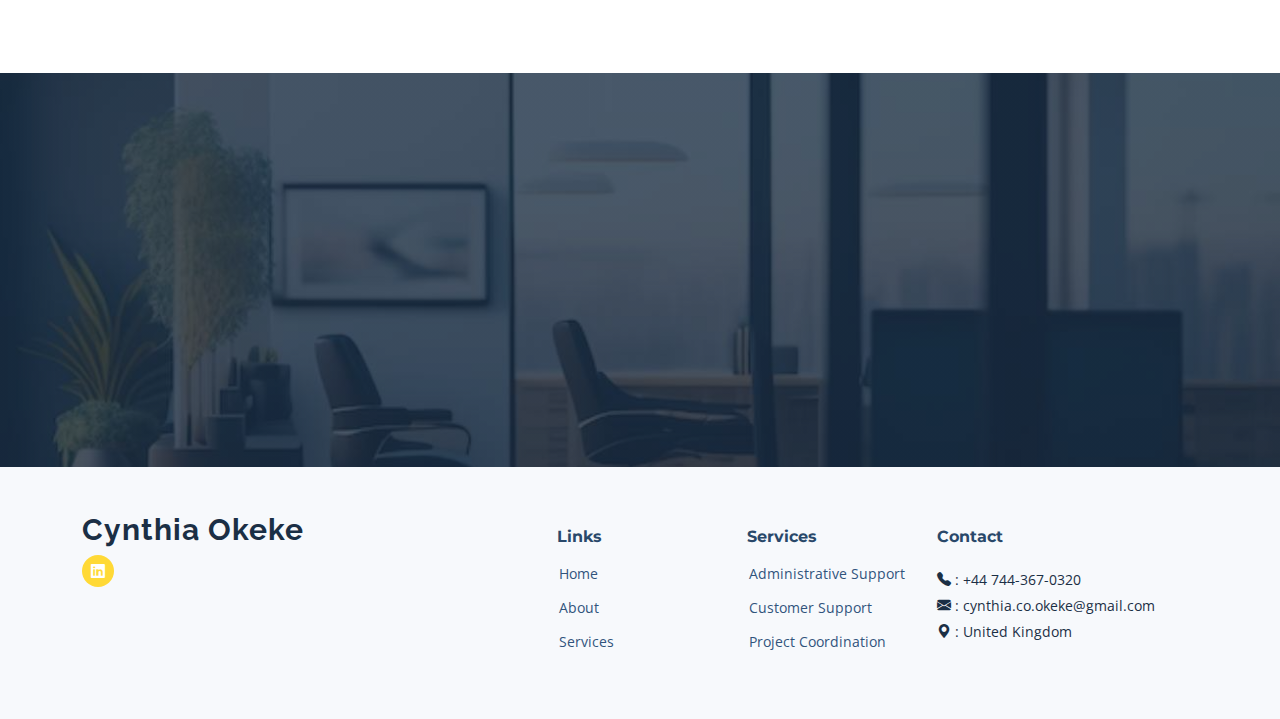
==== commit 32b5cb92: "update links, pictures," ====
--- a/website/about.html
+++ b/website/about.html
@@ -57,8 +57,8 @@
       >
         <a href="index.html" class="logo d-flex align-items-center">
           <!-- Uncomment the line below if you also wish to use an image logo -->
-          <!-- <img src="assets/img/logo.png" alt=""> -->
-          <h1 class="d-flex align-items-center">Cynthia Okeke</h1>
+          <img src="assets/img/logo.png" alt="">
+          <!-- <h1 class="d-flex align-items-center">Cynthia Okeke</h1> -->
         </a>
 
         <i class="mobile-nav-toggle mobile-nav-show bi bi-list"></i>
@@ -413,21 +413,21 @@
             <div class="col-lg-2 col-6 footer-links">
               <h4>Links</h4>
               <ul>
-                <li><i ></i> <a href="#">Home</a></li>
-                <li><i ></i> <a href="#">About</a></li>
-                <li><i ></i> <a href="#">Services</a></li>
+                <li><i ></i> <a href="./index.html">Home</a></li>
+                <li><i ></i> <a href="./about.html">About</a></li>
+                <li><i ></i> <a href="./services.html">Services</a></li>
               </ul>
             </div>
 
             <div class="col-lg-2 col-6 footer-links">
               <h4>Services</h4>
               <ul>
-                <li><i ></i> <a href="#">Administrative Support</a></li>
+                <li><i ></i> <a href="./services.html">Administrative Support</a></li>
                 <li>
-                  <i ></i> <a href="#">Customer Support</a>
+                  <i ></i> <a href="./services.html">Customer Support</a>
                 </li>
                 <li>
-                  <i></i> <a href="#">Project Coordination</a>
+                  <i></i> <a href="./services.html">Project Coordination</a>
                 </li>
               </ul>
               </ul>
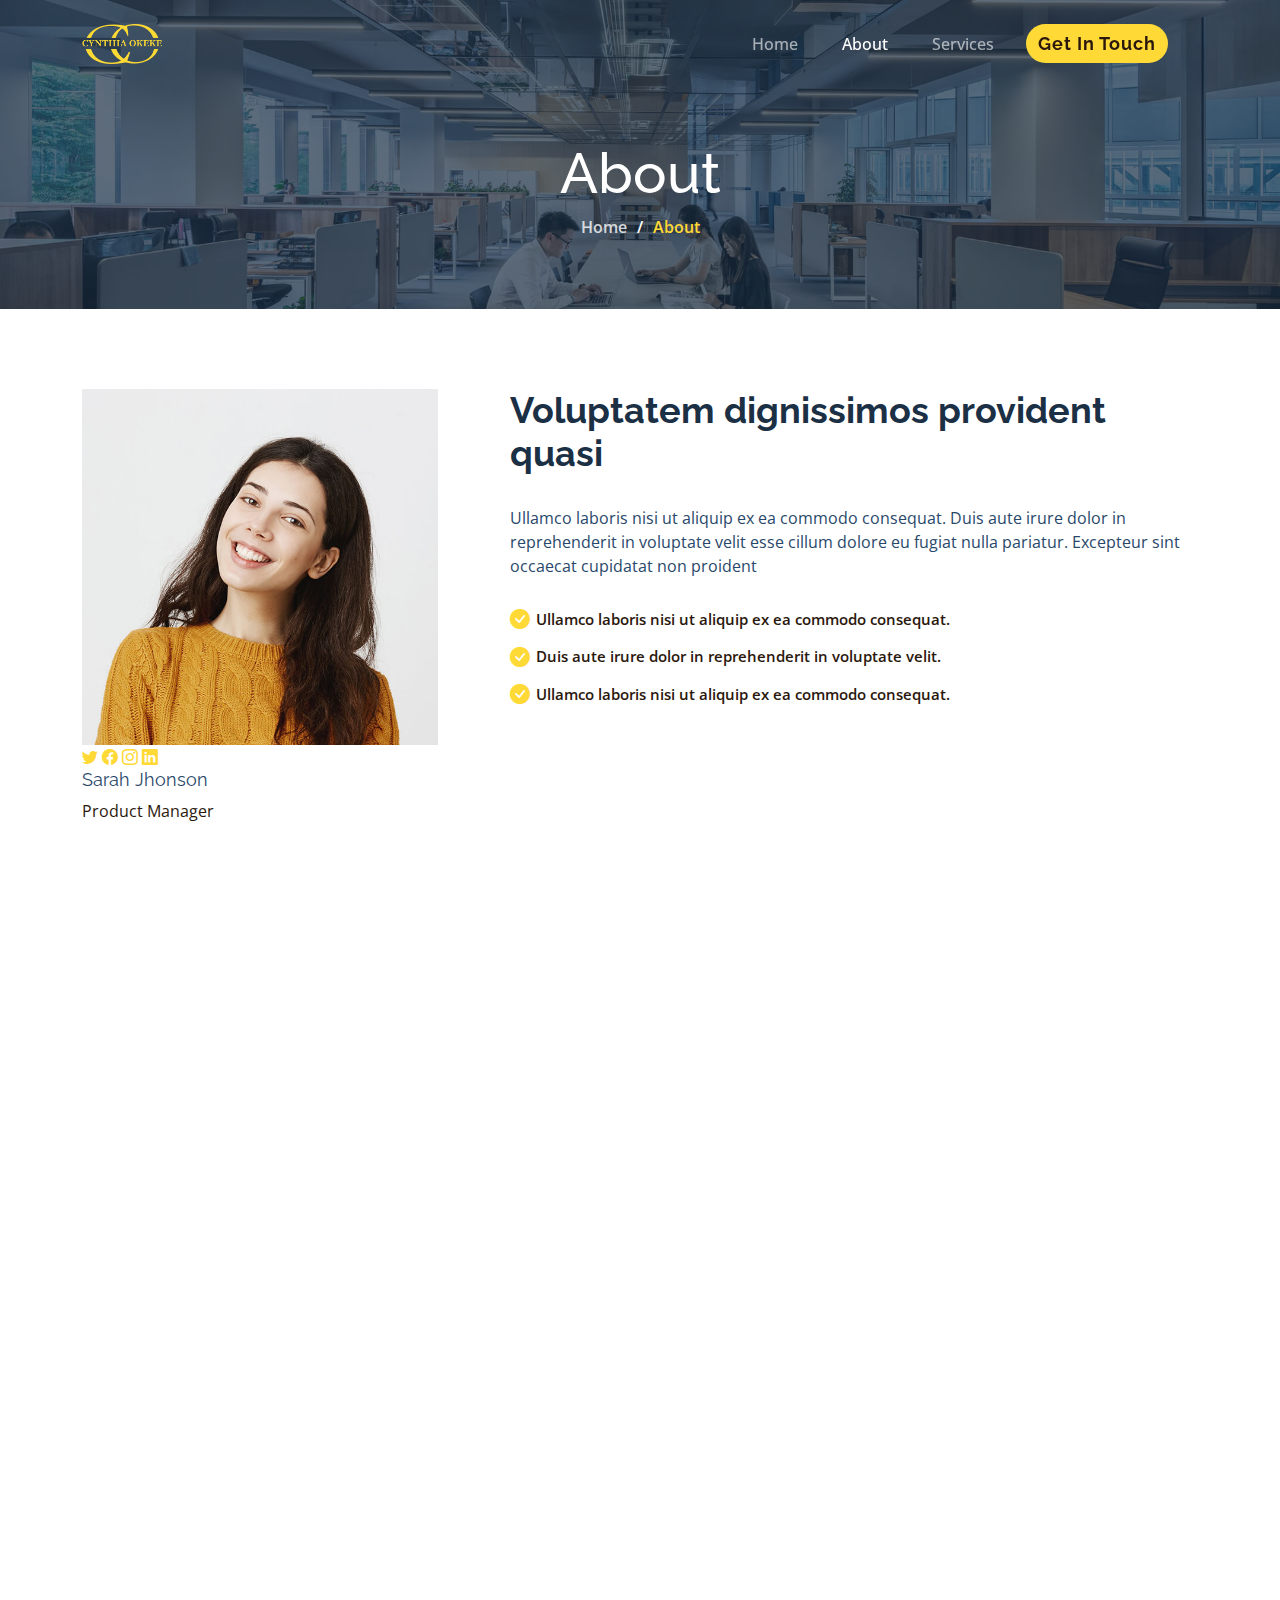
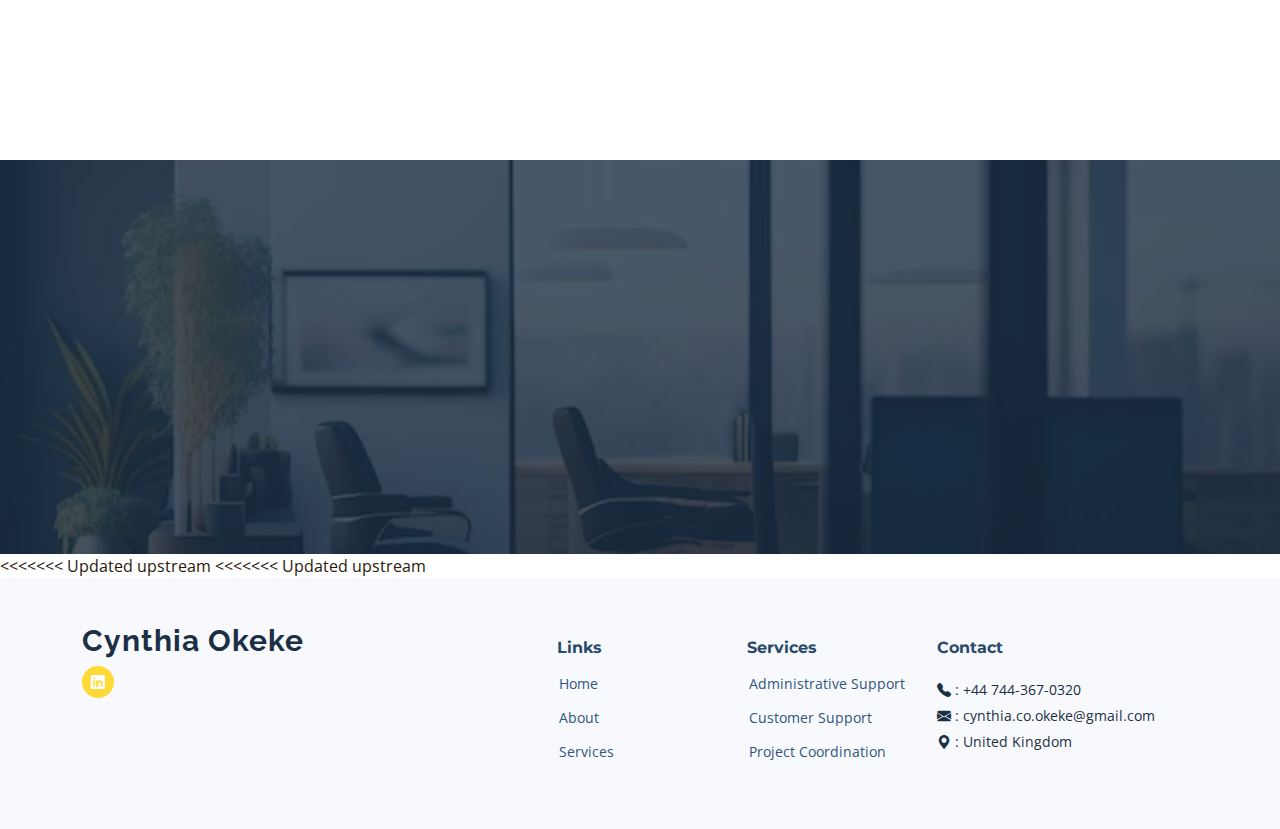
==== commit 0f844ed7: "Merge branch 'development' of https://github.com/paschalogu/projectuno into development" ====
--- a/website/about.html
+++ b/website/about.html
@@ -120,7 +120,21 @@
         <div class="container" data-aos="fade-up">
           <div class="row gy-4" data-aos="fade-up">
             <div class="col-lg-4">
-              <img src="assets/img/about.jpg" class="img-fluid" alt="" />
+              <div class="team-member">
+                <div class="member-img">
+                  <img src="assets/img/team/team-2.jpg" class="img-fluid" alt="">
+                  <div class="social">
+                    <a href=""><i class="bi bi-twitter"></i></a>
+                    <a href=""><i class="bi bi-facebook"></i></a>
+                    <a href=""><i class="bi bi-instagram"></i></a>
+                    <a href=""><i class="bi bi-linkedin"></i></a>
+                  </div>
+                </div>
+                <div class="member-info">
+                  <h4>Sarah Jhonson</h4>
+                  <span>Product Manager</span>
+                </div>
+              </div>
             </div>
             <div class="col-lg-8">
               <div class="content ps-lg-5">
@@ -278,6 +292,7 @@
             <h2>Our Team</h2>
           </div> -->
 
+<<<<<<< Updated upstream
           <!-- <div class="row gy-4">
             <div
               class="col-lg-3 col-md-6"
@@ -307,6 +322,9 @@
             End Team Member -->
 
             <!-- <div
+=======
+            <div
+>>>>>>> Stashed changes
               class="col-lg-3 col-md-6"
               data-aos="fade-up"
               data-aos-delay="200"
@@ -332,6 +350,7 @@
               </div>
             </div> -->
             <!-- End Team Member -->
+<<<<<<< Updated upstream
 
             <!-- <div
               class="col-lg-3 col-md-6"
@@ -387,6 +406,8 @@
             </div> -->
             <!-- End Team Member -->
           <!-- </div>
+=======
+>>>>>>> Stashed changes
         </div>
       </section> -->
       <!-- End Team Section -->
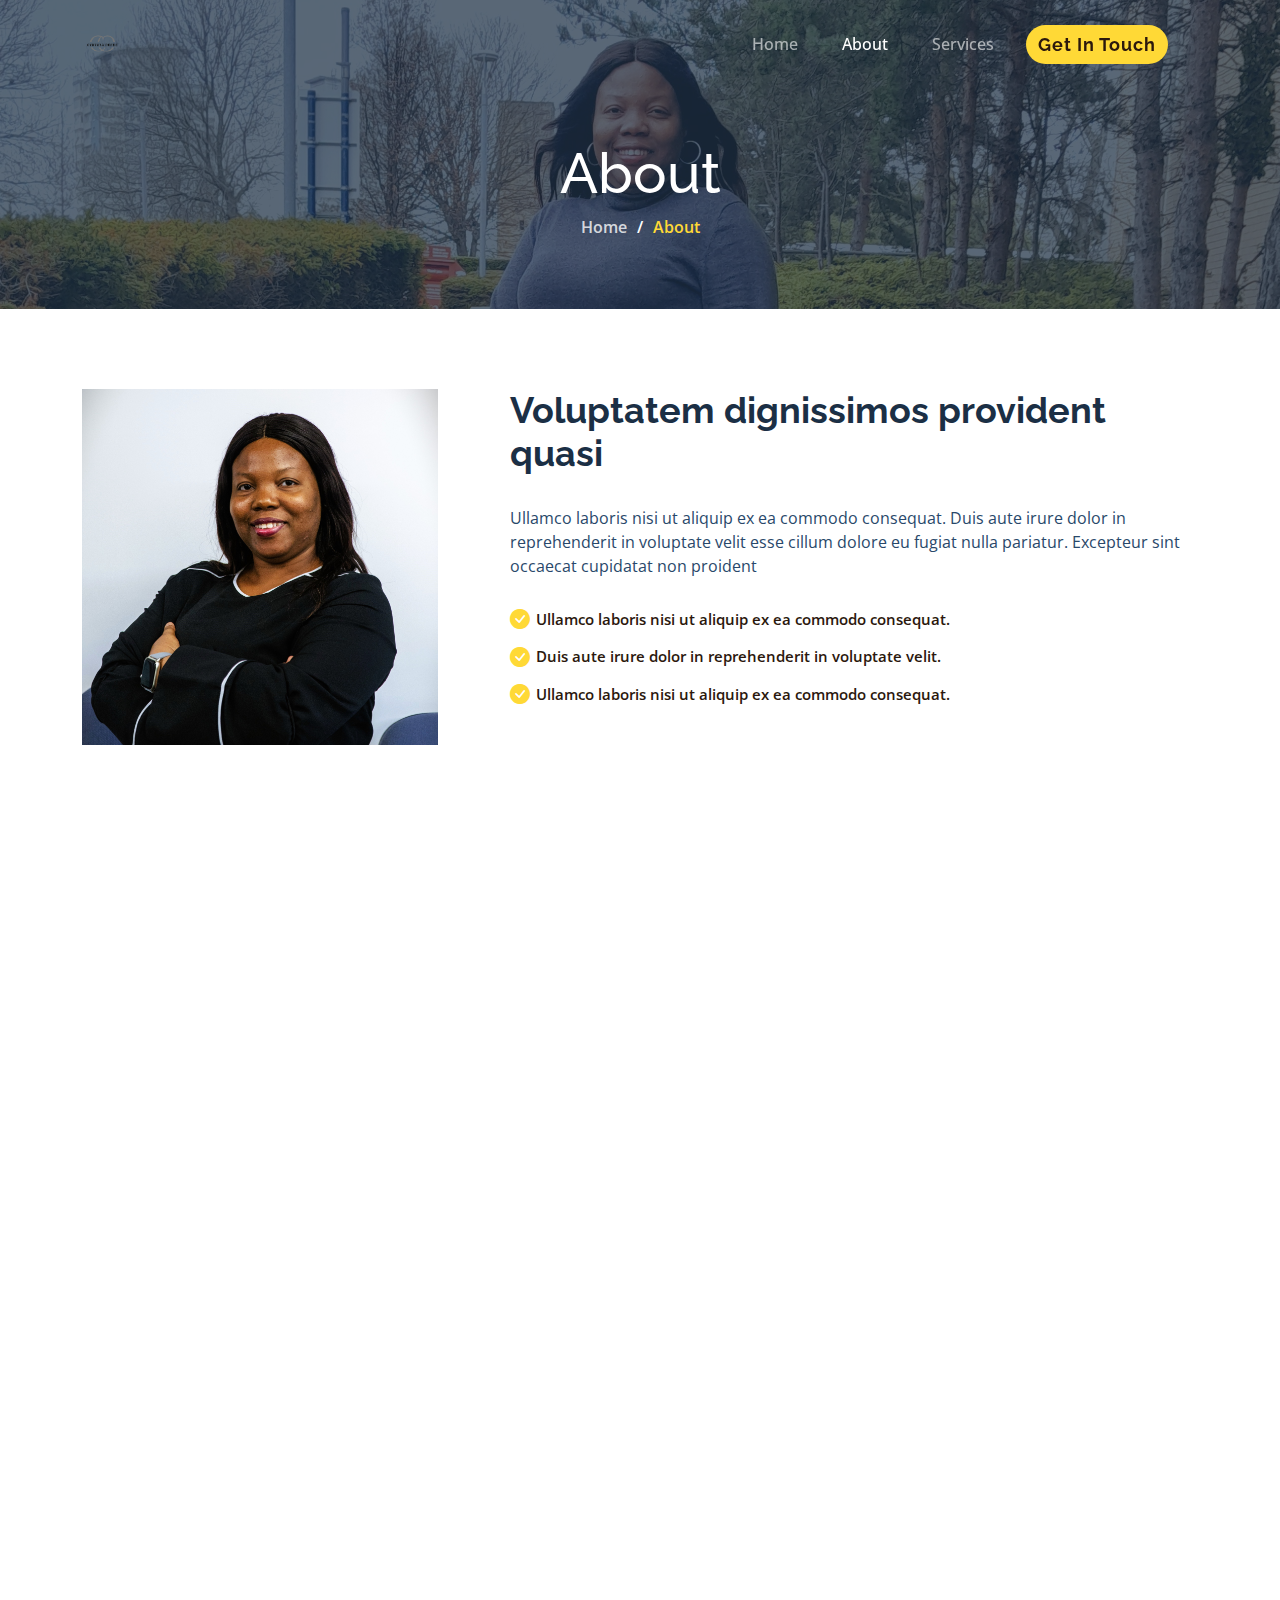
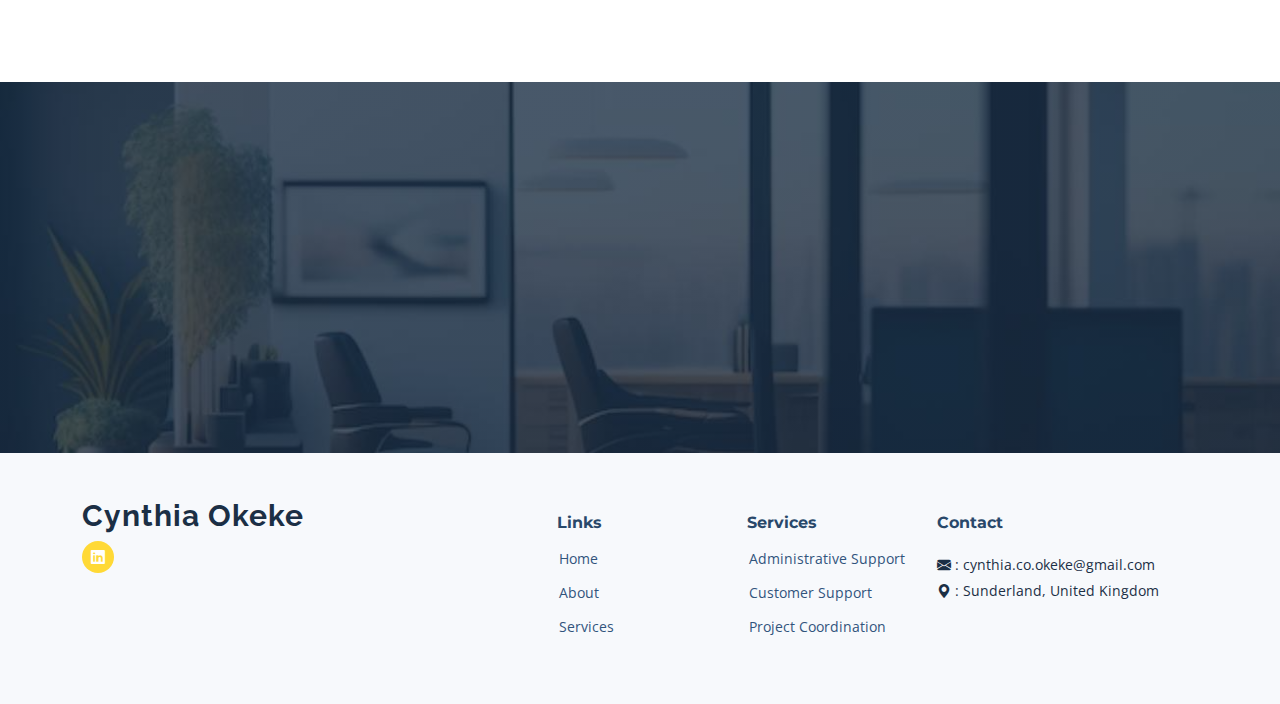
==== commit a5aa7605: "first review" ====
--- a/website/about.html
+++ b/website/about.html
@@ -66,9 +66,10 @@
 
         <nav id="navbar" class="navbar">
           <ul>
-            <li><a href="index.html" >Home</a></li>
-            <li><a href="about.html" class="active">About</a></li>
-            <li><a href="services.html">Services</a></li>
+            <li><a href="./index.html">Home</a></li>
+            <li><a href="./about.html" class="active">About</a></li>
+            <li><a href="./services.html">Services</a></li>
+            <!-- <li><a href="https://dev.to/paschalogu">Blog</a></li> -->
             <!-- <li><a href="portfolio.html">Portfolio</a></li>
             <li><a href="team.html">Team</a></li>
             <li><a href="blog.html">Blog</a></li> -->
@@ -123,17 +124,17 @@
               <div class="team-member">
                 <div class="member-img">
                   <img src="assets/img/team/team-2.jpg" class="img-fluid" alt="">
-                  <div class="social">
+                  <!-- <div class="social">
                     <a href=""><i class="bi bi-twitter"></i></a>
                     <a href=""><i class="bi bi-facebook"></i></a>
                     <a href=""><i class="bi bi-instagram"></i></a>
                     <a href=""><i class="bi bi-linkedin"></i></a>
-                  </div>
+                  </div> -->
                 </div>
-                <div class="member-info">
+                <!-- <div class="member-info">
                   <h4>Sarah Jhonson</h4>
                   <span>Product Manager</span>
-                </div>
+                </div> -->
               </div>
             </div>
             <div class="col-lg-8">
@@ -271,13 +272,12 @@
         <div class="container" data-aos="fade-up">
           <div class="row justify-content-center">
             <div class="col-lg-6 text-center">
-              <h3>Ut fugiat aliquam aut non</h3>
+              <h3>Ready to get started?</h3>
               <p>
-                Duis aute irure dolor in reprehenderit in voluptate velit esse
-                cillum dolore eu fugiat nulla pariatur. Excepteur sint occaecat
-                cupidatat non proident.
+                Get instant advice to help your business and projects.
+                Manage challenges and grow faster.
               </p>
-              <a class="btn-get-intouch" href="#">Book a Session</a>
+              <a class="btn-get-intouch" href="https://calendly.com/paschal_ik/15mins">Book a Session</a>
             </div>
           </div>
         </div>
@@ -292,39 +292,7 @@
             <h2>Our Team</h2>
           </div> -->
 
-<<<<<<< Updated upstream
-          <!-- <div class="row gy-4">
-            <div
-              class="col-lg-3 col-md-6"
-              data-aos="fade-up"
-              data-aos-delay="100"
-            >
-              <div class="team-member">
-                <div class="member-img">
-                  <img
-                    src="assets/img/team/team-1.jpg"
-                    class="img-fluid"
-                    alt=""
-                  />
-                  <div class="social">
-                    <a href=""><i class="bi bi-twitter"></i></a>
-                    <a href=""><i class="bi bi-facebook"></i></a>
-                    <a href=""><i class="bi bi-instagram"></i></a>
-                    <a href=""><i class="bi bi-linkedin"></i></a>
-                  </div>
-                </div>
-                <div class="member-info">
-                  <h4>Walter White</h4>
-                  <span>Chief Executive Officer</span>
-                </div>
-              </div>
-            </div>
-            End Team Member -->
-
             <!-- <div
-=======
-            <div
->>>>>>> Stashed changes
               class="col-lg-3 col-md-6"
               data-aos="fade-up"
               data-aos-delay="200"
@@ -343,73 +311,15 @@
                     <a href=""><i class="bi bi-linkedin"></i></a>
                   </div>
                 </div>
-                <div class="member-info">
+                <div class="member-info"> 
                   <h4>Sarah Jhonson</h4>
                   <span>Product Manager</span>
                 </div>
               </div>
             </div> -->
             <!-- End Team Member -->
-<<<<<<< Updated upstream
-
-            <!-- <div
-              class="col-lg-3 col-md-6"
-              data-aos="fade-up"
-              data-aos-delay="300"
-            >
-              <div class="team-member">
-                <div class="member-img">
-                  <img
-                    src="assets/img/team/team-3.jpg"
-                    class="img-fluid"
-                    alt=""
-                  />
-                  <div class="social">
-                    <a href=""><i class="bi bi-twitter"></i></a>
-                    <a href=""><i class="bi bi-facebook"></i></a>
-                    <a href=""><i class="bi bi-instagram"></i></a>
-                    <a href=""><i class="bi bi-linkedin"></i></a>
-                  </div>
-                </div>
-                <div class="member-info">
-                  <h4>William Anderson</h4>
-                  <span>CTO</span>
-                </div>
-              </div>
-            </div> -->
-            <!-- End Team Member -->
-
-            <!-- <div
-              class="col-lg-3 col-md-6"
-              data-aos="fade-up"
-              data-aos-delay="400"
-            >
-              <div class="team-member">
-                <div class="member-img">
-                  <img
-                    src="assets/img/team/team-4.jpg"
-                    class="img-fluid"
-                    alt=""
-                  />
-                  <div class="social">
-                    <a href=""><i class="bi bi-twitter"></i></a>
-                    <a href=""><i class="bi bi-facebook"></i></a>
-                    <a href=""><i class="bi bi-instagram"></i></a>
-                    <a href=""><i class="bi bi-linkedin"></i></a>
-                  </div>
-                </div>
-                <div class="member-info">
-                  <h4>Amanda Jepson</h4>
-                  <span>Accountant</span>
-                </div>
-              </div>
-            </div> -->
-            <!-- End Team Member -->
-          <!-- </div>
-=======
->>>>>>> Stashed changes
-        </div>
-      </section> -->
+        </div>
+      </section>
       <!-- End Team Section -->
     <!-- </main> -->
     <!-- End #main -->
@@ -427,7 +337,7 @@
                 I am Cynthia, and I support SME's and individuals to grow & scale business operations.
               </p> -->
               <div class="social-links d-flex mt-3">
-                <a href="#" class="twitter"><i class="bi bi-linkedin"></i> </a>
+                <a href="https://www.linkedin.com/in/cynthiaokeke/" class="twitter"><i class="bi bi-linkedin"></i> </a>
               </div>
             </div>
 
@@ -459,9 +369,8 @@
             >
               <h4>Contact</h4>
               <p>
-                <strong><i class="bi bi-telephone-fill"></i></strong> : +44 744-367-0320<br />
                 <strong><i class="bi bi-envelope-fill"></i></strong> : cynthia.co.okeke@gmail.com<br />
-                <strong><i class="bi bi-geo-alt-fill"></i></strong> : United Kingdom <br />
+                <strong><i class="bi bi-geo-alt-fill"></i></strong> : Sunderland, United Kingdom <br />
               </p>
             </div>
           </div>
